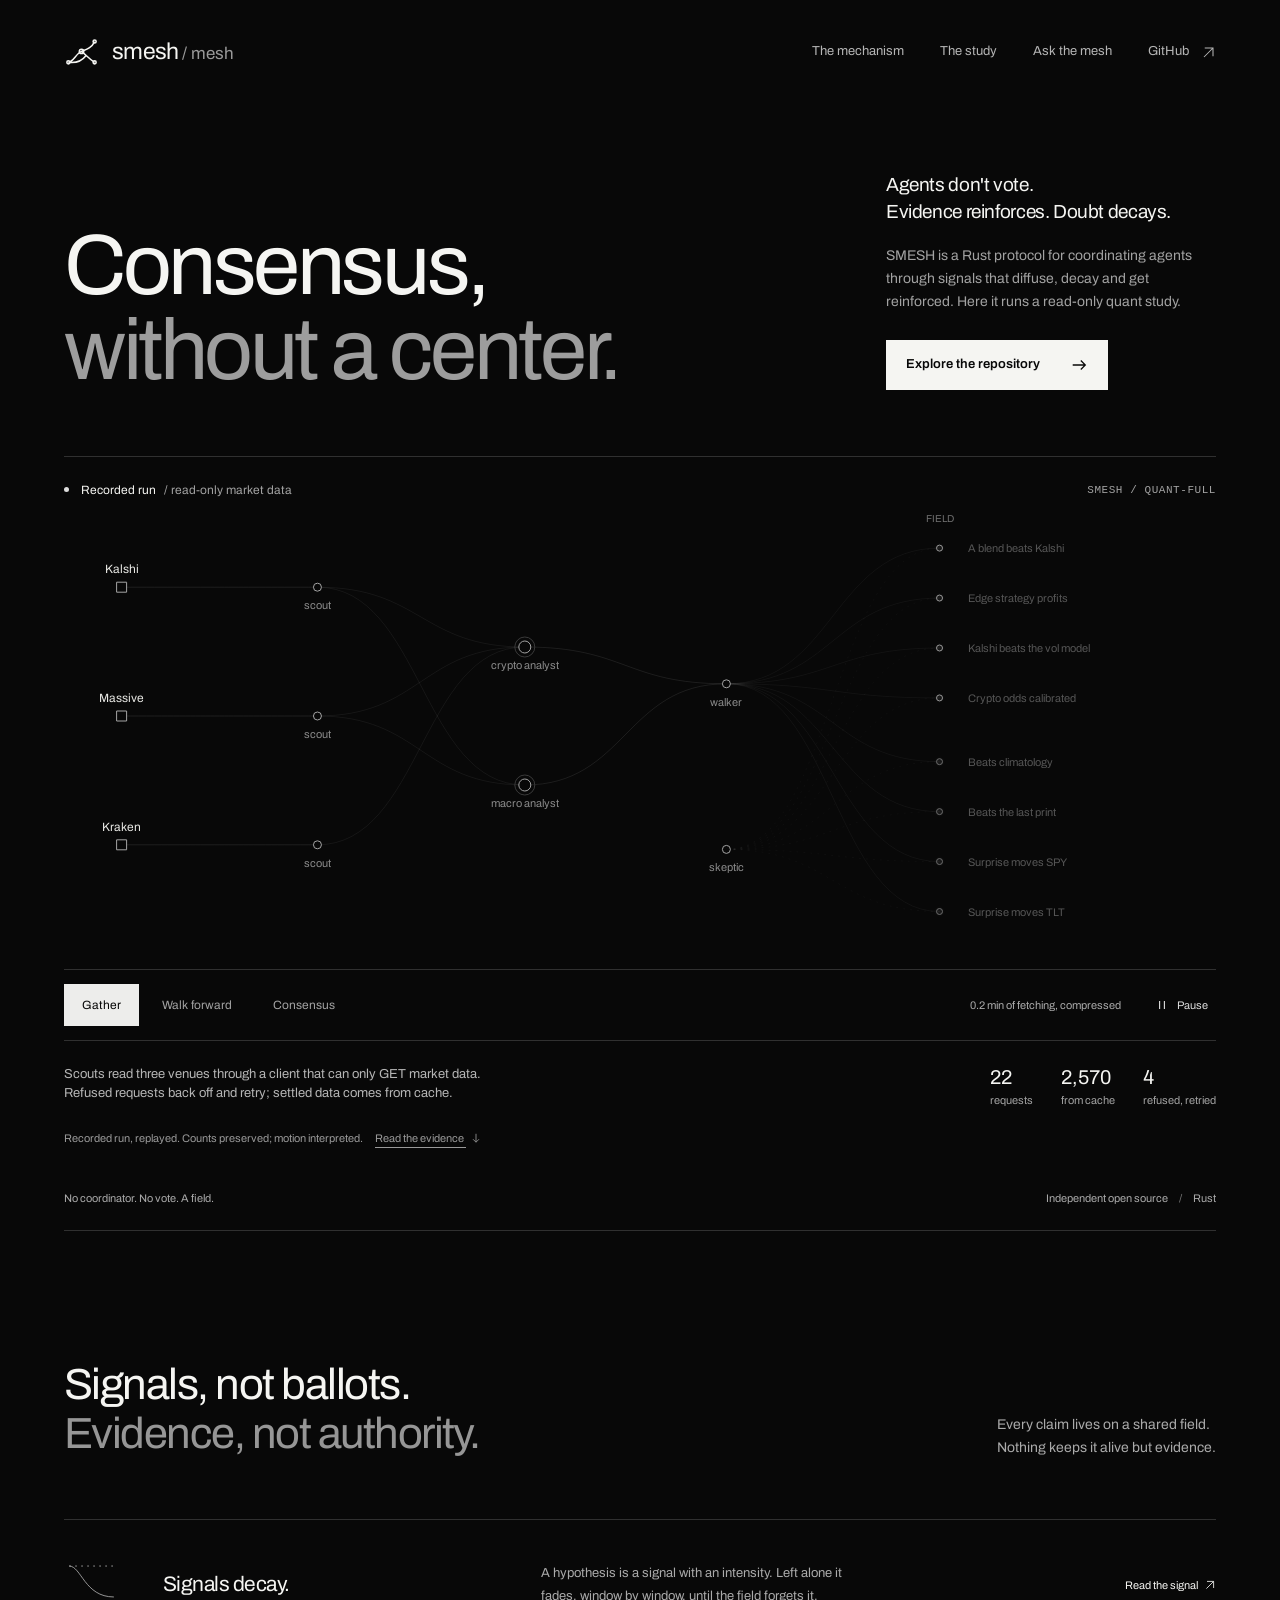
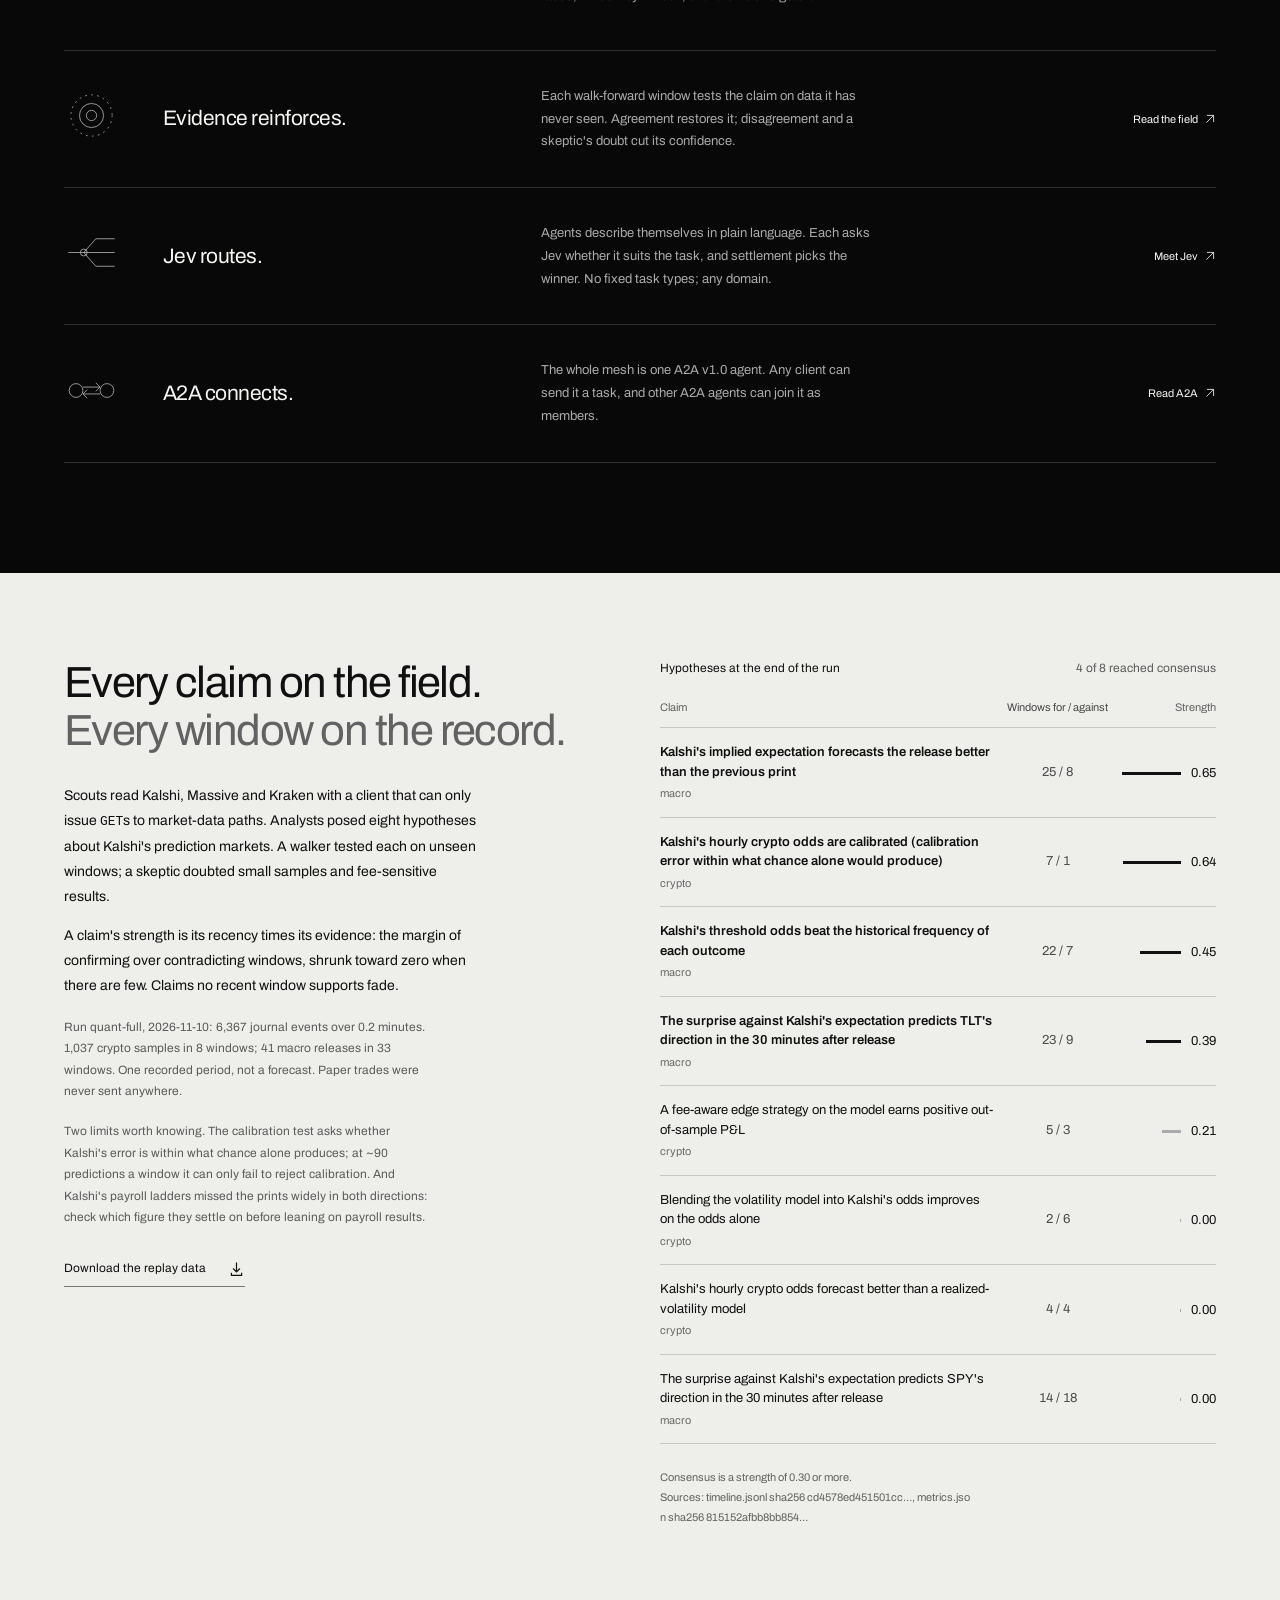
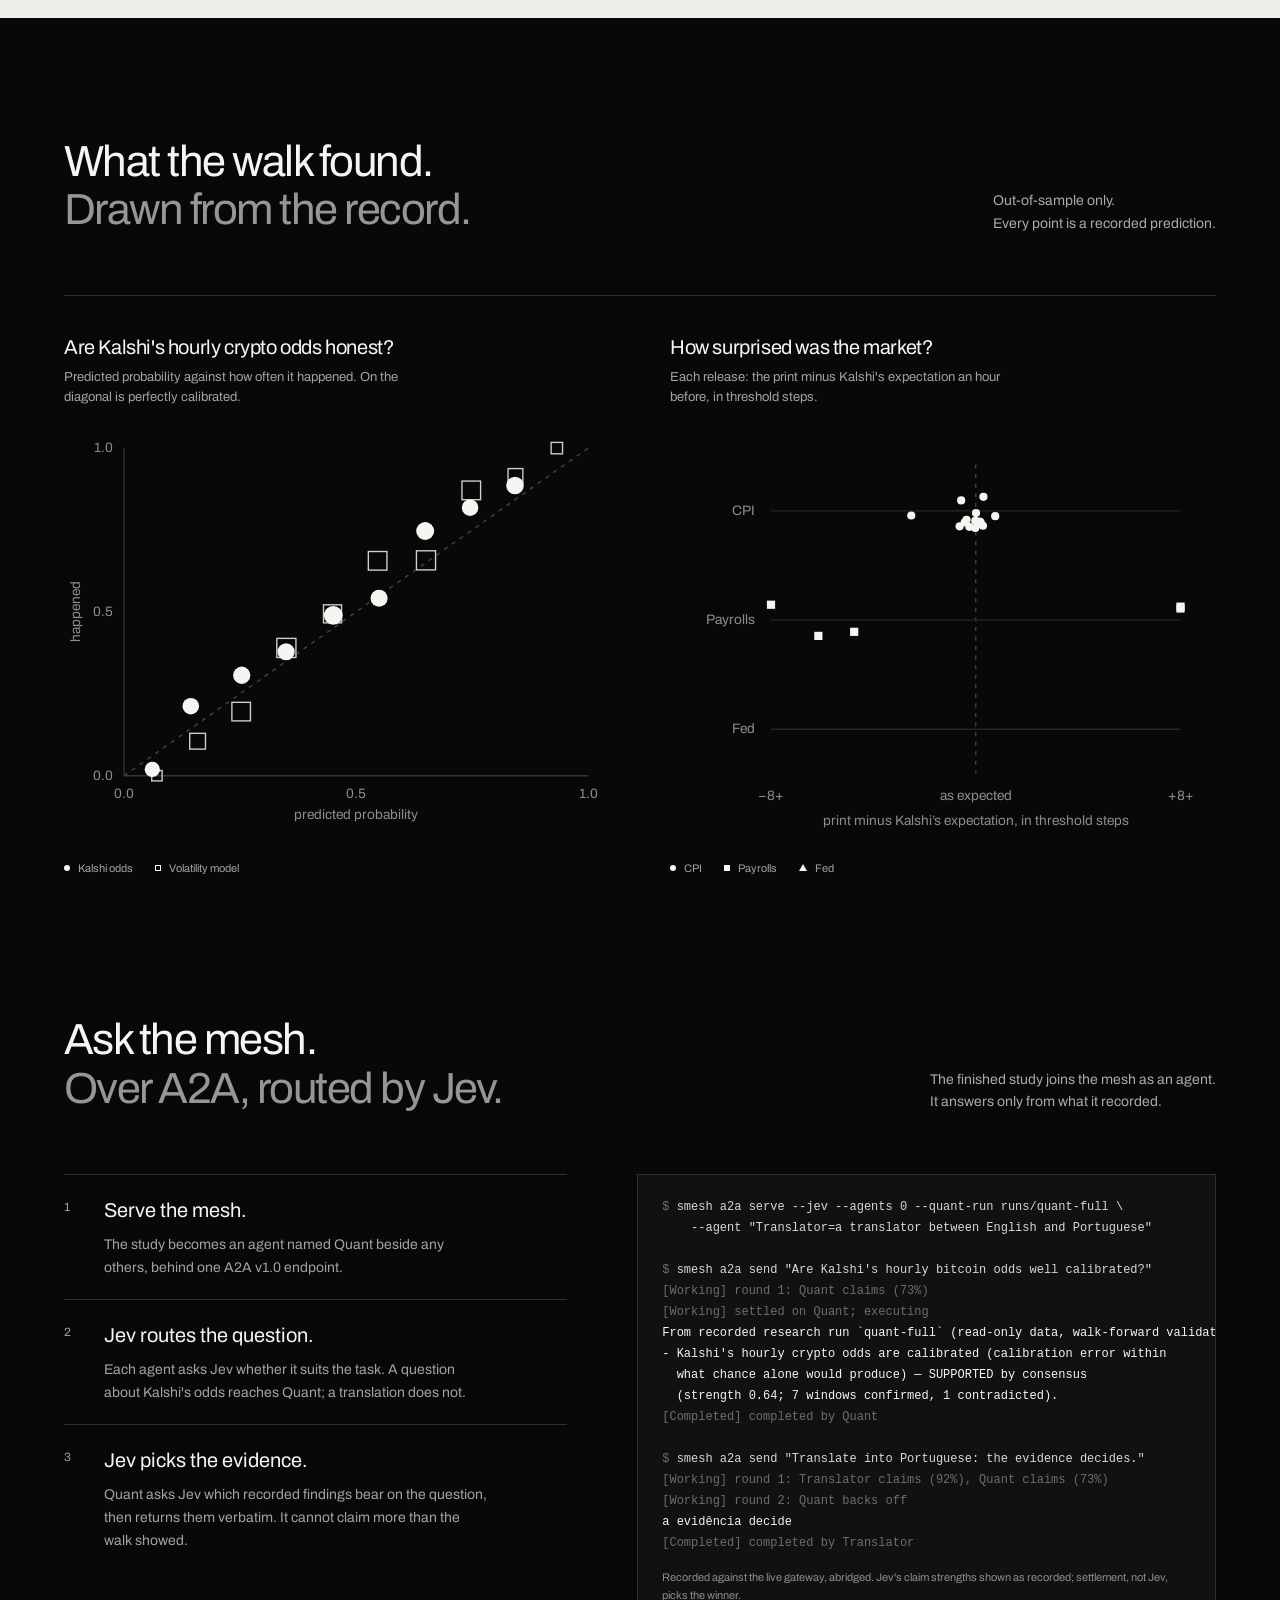
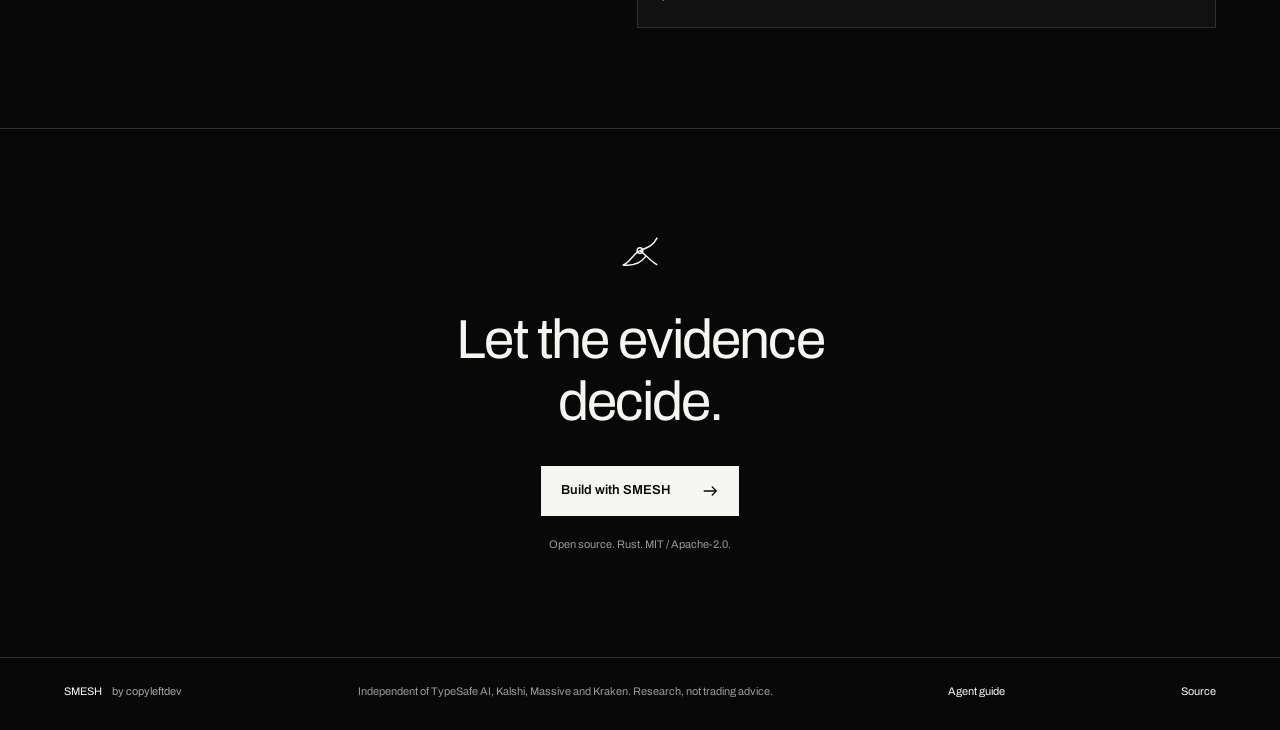
==== site/index.html @ 449d26a8 "feat(site): a replay of the recorded research run, for GitHub Pages site/ is a static page in the st" ====
<!doctype html>
<html lang="en">
<head>
<meta charset="utf-8"><meta name="viewport" content="width=device-width, initial-scale=1">
<meta name="robots" content="index, follow">
<meta name="author" content="copyleftdev">
<meta name="theme-color" content="#080808">
<link rel="canonical" href="https://copyleftdev.github.io/smesh-rust/">
<title>SMESH: consensus without a center, in Rust</title>
<meta name="description" content="SMESH coordinates agents through signals that diffuse, decay and get reinforced. Watch a recorded, read-only quant research run reach consensus with no coordinator.">
<meta property="og:title" content="SMESH: consensus without a center">
<meta property="og:type" content="website">
<meta property="og:url" content="https://copyleftdev.github.io/smesh-rust/">
<meta property="og:description" content="Agents don't vote. Evidence reinforces, doubt decays, and what survives is the answer. A recorded quant research run, replayed.">
<link rel="alternate" type="text/markdown" href="index.md" title="SMESH in Markdown">
<link rel="describedby" href="llms.txt" type="text/plain">
<link rel="icon" href="assets/mark.svg" type="image/svg+xml">
<link rel="preload" href="assets/archivo-400.woff2" as="font" type="font/woff2" crossorigin>
<link rel="stylesheet" href="style.css">
<script src="data/replay.js" defer></script><script src="app.js" defer></script>
<script type="application/ld+json">
{"@context":"https://schema.org","@type":"SoftwareSourceCode","name":"SMESH","description":"Plant-inspired signal diffusion protocol for distributed agent coordination, in Rust.","codeRepository":"https://github.com/copyleftdev/smesh-rust","programmingLanguage":{"@type":"ComputerLanguage","name":"Rust"},"license":"https://github.com/copyleftdev/smesh-rust#license","author":{"@type":"Person","name":"copyleftdev","url":"https://github.com/copyleftdev"},"isAccessibleForFree":true}
</script>
</head>
<body>
<a class="skip" href="#main">Skip to content</a>
<header class="masthead wrap">
<a class="brand" href="#" aria-label="SMESH home"><svg viewBox="0 0 32 32" aria-hidden="true"><path d="M4 25C9 24 11 17 16 15s9-3 12-9M4 25c8 1 13-2 16-6M16 15c4 3 7 7 12 10"/><circle cx="16" cy="15" r="2"/><circle cx="4" cy="25" r="1.4"/><circle cx="28" cy="6" r="1.4"/><circle cx="28" cy="25" r="1.4"/></svg><span>smesh<span class="brand-light"> / mesh</span></span></a>
<nav aria-label="Main navigation"><a href="#mechanism">The mechanism</a><a href="#study">The study</a><a href="#ask">Ask the mesh</a><a class="nav-github" href="https://github.com/copyleftdev/smesh-rust">GitHub <svg viewBox="0 0 20 20" aria-hidden="true"><path d="M4 16 16 4M5 4h11v11"/></svg></a></nav>
</header>
<main id="main">
<section class="hero wrap" aria-labelledby="hero-title">
<div class="hero-heading"><h1 id="hero-title">Consensus,<br><span>without a center.</span></h1><div class="hero-copy"><p>Agents don't vote.<br>Evidence reinforces. Doubt decays.</p><p class="intro">SMESH is a Rust protocol for coordinating agents through signals that diffuse, decay and get reinforced. Here it runs a read-only quant study.</p><a class="button" href="https://github.com/copyleftdev/smesh-rust">Explore the repository <svg viewBox="0 0 20 20" aria-hidden="true"><path d="M3 10h14m-5-5 5 5-5 5"/></svg></a></div></div>
<div class="instrument" id="replay">
<div class="instrument-heading"><span class="replay-label"><span class="signal" aria-hidden="true"></span>Recorded run <span class="muted">/ read-only market data</span></span><span class="instrument-id" id="run-id">SMESH / MESH STUDY 001</span></div>
<div class="flow-stage"><canvas id="mesh" aria-hidden="true"></canvas></div>
<p class="sr-only">Market data moves from Kalshi, Massive and Kraken through scout agents to two analysts. A walker tests each hypothesis on unseen windows and a skeptic doubts weak evidence. Each hypothesis is a signal: confirmed windows brighten it, contradictions and doubt dim it, and it decays without evidence. Motion is illustrative; recorded counts appear below.</p>
<div class="replay-controls"><div class="phase-tabs" role="group" aria-label="Run phase"><button data-phase="0" aria-pressed="true">Gather</button><button data-phase="1" aria-pressed="false">Walk forward</button><button data-phase="2" aria-pressed="false">Consensus</button></div><div class="playback"><span id="phase-time">–</span><button id="play-toggle" aria-label="Pause animation"><svg class="pause-icon" viewBox="0 0 20 20" aria-hidden="true"><path d="M7 5v10M13 5v10"/></svg><span>Pause</span></button></div></div>
<div class="phase-detail" aria-live="polite"><p id="phase-story">–</p><div class="phase-counts"><span><strong id="count-a">–</strong><em id="label-a">–</em></span><span><strong id="count-b">–</strong><em id="label-b">–</em></span><span><strong id="count-c">–</strong><em id="label-c">–</em></span></div></div>
<p class="replay-note">Recorded run, replayed. Counts preserved; motion interpreted. <a href="#study">Read the evidence <svg class="inline-arrow" viewBox="0 0 20 20" aria-hidden="true"><path d="M10 3v14m-5-5 5 5 5-5"/></svg></a></p>
<noscript><p class="no-script">The replay needs JavaScript. The mechanism and the recorded study remain available below.</p></noscript>
</div>
<div class="hero-foot"><span>No coordinator. No vote. A field.</span><span>Independent open source <span class="separator">/</span> Rust</span></div>
</section>

<section id="mechanism" class="mechanism wrap" aria-labelledby="mechanism-title"><div class="section-lead"><h2 id="mechanism-title">Signals, not ballots.<br><span>Evidence, not authority.</span></h2><p>Every claim lives on a shared field.<br>Nothing keeps it alive but evidence.</p></div><div class="mechanism-rows">
<article><div class="mechanism-glyph" aria-hidden="true"><svg viewBox="0 0 64 64"><path d="M6 14c14 0 18 36 52 36"/><path d="M6 14h52" stroke-dasharray="2 5"/></svg></div><h3>Signals decay.</h3><p>A hypothesis is a signal with an intensity. Left alone it fades, window by window, until the field forgets it.</p><a href="https://github.com/copyleftdev/smesh-rust/blob/main/smesh-core/src/signal.rs">Read the signal <svg class="inline-arrow" viewBox="0 0 20 20" aria-hidden="true"><path d="M4 16 16 4M5 4h11v11"/></svg></a></article>
<article><div class="mechanism-glyph" aria-hidden="true"><svg viewBox="0 0 64 64"><circle cx="32" cy="32" r="6"/><circle cx="32" cy="32" r="14"/><circle cx="32" cy="32" r="24" stroke-dasharray="2 5"/></svg></div><h3>Evidence reinforces.</h3><p>Each walk-forward window tests the claim on data it has never seen. Agreement restores it; disagreement and a skeptic's doubt cut its confidence.</p><a href="https://github.com/copyleftdev/smesh-rust/blob/main/smesh-quant/src/board.rs">Read the field <svg class="inline-arrow" viewBox="0 0 20 20" aria-hidden="true"><path d="M4 16 16 4M5 4h11v11"/></svg></a></article>
<article><div class="mechanism-glyph" aria-hidden="true"><svg viewBox="0 0 64 64"><path d="M5 32h18m0 0 14-16h22M23 32h36M23 32l14 16h22"/><circle cx="23" cy="32" r="4"/></svg></div><h3>Jev routes.</h3><p>Agents describe themselves in plain language. Each asks Jev whether it suits the task, and settlement picks the winner. No fixed task types; any domain.</p><a href="https://docs.typesafe.ai/introduction">Meet Jev <svg class="inline-arrow" viewBox="0 0 20 20" aria-hidden="true"><path d="M4 16 16 4M5 4h11v11"/></svg></a></article>
<article><div class="mechanism-glyph" aria-hidden="true"><svg viewBox="0 0 64 64"><circle cx="14" cy="32" r="8"/><circle cx="50" cy="32" r="8"/><path d="M22 28h20m-5-5 5 5-5 5M42 36H22m5 5-5-5 5-5"/></svg></div><h3>A2A connects.</h3><p>The whole mesh is one A2A v1.0 agent. Any client can send it a task, and other A2A agents can join it as members.</p><a href="https://a2a-protocol.org/latest/specification/">Read A2A <svg class="inline-arrow" viewBox="0 0 20 20" aria-hidden="true"><path d="M4 16 16 4M5 4h11v11"/></svg></a></article>
</div></section>

<section id="study" class="evidence" aria-labelledby="study-title"><div class="wrap evidence-inner"><div><h2 id="study-title">Every claim on the field.<br><span>Every window on the record.</span></h2><p>Scouts read Kalshi, Massive and Kraken with a client that can only issue <code>GET</code>s to market-data paths. Analysts posed eight hypotheses about Kalshi's prediction markets. A walker tested each on unseen windows; a skeptic doubted small samples and fee-sensitive results.</p><p>A claim's strength is its recency times its evidence: the margin of confirming over contradicting windows, shrunk toward zero when there are few. Claims no recent window supports fade.</p><p class="evidence-limit" id="study-scope">–</p><p class="evidence-limit">Two limits worth knowing. The calibration test asks whether Kalshi's error is within what chance alone produces; at ~90 predictions a window it can only fail to reject calibration. And Kalshi's payroll ladders missed the prints widely in both directions: check which figure they settle on before leaning on payroll results.</p><a class="text-link" href="data/replay.json" download>Download the replay data <svg viewBox="0 0 20 20" aria-hidden="true"><path d="M10 3v11m-4-4 4 4 4-4M4 15v3h12v-3"/></svg></a></div><div class="evidence-table"><div class="table-title"><span>Hypotheses at the end of the run</span><span id="consensus-count">–</span></div><table><caption class="sr-only">Final strength of each hypothesis</caption><thead><tr><th scope="col">Claim</th><th scope="col">Windows for / against</th><th scope="col">Strength</th></tr></thead><tbody id="findings"></tbody></table><p>Consensus is a strength of 0.30 or more.<br><span id="hashes">–</span></p></div></div></section>

<section class="charts wrap" aria-labelledby="charts-title"><div class="section-lead"><h2 id="charts-title">What the walk found.<br><span>Drawn from the record.</span></h2><p>Out-of-sample only.<br>Every point is a recorded prediction.</p></div>
<div class="chart-grid">
<figure><figcaption><strong>Are Kalshi's hourly crypto odds honest?</strong><span>Predicted probability against how often it happened. On the diagonal is perfectly calibrated.</span></figcaption><svg id="chart-calibration" viewBox="0 0 400 300" role="img" aria-label="Calibration of Kalshi odds and the volatility model"></svg><div class="legend"><span><i class="shape circle"></i>Kalshi odds</span><span><i class="shape square hollow"></i>Volatility model</span></div></figure>
<figure><figcaption><strong>How surprised was the market?</strong><span>Each release: the print minus Kalshi's expectation an hour before, in threshold steps.</span></figcaption><svg id="chart-surprise" viewBox="0 0 400 300" role="img" aria-label="Release surprises against Kalshi's expectation"></svg><div class="legend"><span><i class="shape circle"></i>CPI</span><span><i class="shape square"></i>Payrolls</span><span><i class="shape triangle"></i>Fed</span></div></figure>
</div></section>

<section id="ask" class="ask wrap" aria-labelledby="ask-title"><div class="section-lead"><h2 id="ask-title">Ask the mesh.<br><span>Over A2A, routed by Jev.</span></h2><p>The finished study joins the mesh as an agent.<br>It answers only from what it recorded.</p></div>
<div class="ask-body"><ol class="ask-steps"><li><h3>Serve the mesh.</h3><p>The study becomes an agent named Quant beside any others, behind one A2A v1.0 endpoint.</p></li><li><h3>Jev routes the question.</h3><p>Each agent asks Jev whether it suits the task. A question about Kalshi's odds reaches Quant; a translation does not.</p></li><li><h3>Jev picks the evidence.</h3><p>Quant asks Jev which recorded findings bear on the question, then returns them verbatim. It cannot claim more than the walk showed.</p></li></ol>
<div class="terminal" aria-label="Example session"><pre id="ask-session"><span class="dim">$</span> smesh a2a serve --jev --agents 0 --quant-run runs/quant-full \
    --agent "Translator=a translator between English and Portuguese"

<span class="dim">$</span> smesh a2a send "Are Kalshi's hourly bitcoin odds well calibrated?"
<span class="dim">[Working] round 1: Quant claims (73%)
[Working] settled on Quant; executing</span>
<span class="ok">From recorded research run `quant-full` (read-only data, walk-forward validated):
- Kalshi's hourly crypto odds are calibrated (calibration error within
  what chance alone would produce) — SUPPORTED by consensus
  (strength 0.64; 7 windows confirmed, 1 contradicted).</span>
<span class="dim">[Completed] completed by Quant</span>

<span class="dim">$</span> smesh a2a send "Translate into Portuguese: the evidence decides."
<span class="dim">[Working] round 1: Translator claims (92%), Quant claims (73%)
[Working] round 2: Quant backs off</span>
<span class="ok">a evidência decide</span>
<span class="dim">[Completed] completed by Translator</span></pre><p class="terminal-note">Recorded against the live gateway, abridged. Jev's claim strengths shown as recorded; settlement, not Jev, picks the winner.</p></div></div></section>

<section class="closing wrap"><div class="closing-mark" aria-hidden="true"><svg viewBox="0 0 32 32"><path d="M4 25C9 24 11 17 16 15s9-3 12-9M4 25c8 1 13-2 16-6M16 15c4 3 7 7 12 10"/><circle cx="16" cy="15" r="2"/></svg></div><h2>Let the evidence<br>decide.</h2><a class="button" href="https://github.com/copyleftdev/smesh-rust">Build with SMESH <svg viewBox="0 0 20 20" aria-hidden="true"><path d="M3 10h14m-5-5 5 5-5 5"/></svg></a><p>Open source. Rust. MIT / Apache-2.0.</p></section>
</main><footer class="wrap"><span>SMESH <span class="muted">by copyleftdev</span></span><p>Independent of TypeSafe AI, Kalshi, Massive and Kraken. Research, not trading advice.</p><a href="llms.txt">Agent guide</a><a href="https://github.com/copyleftdev/smesh-rust">Source</a></footer>
</body></html>
---- site/style.css ----
@font-face{font-family:Archivo;src:url('assets/archivo-400.woff2') format('woff2');font-weight:400;font-display:swap}
@font-face{font-family:Archivo;src:url('assets/archivo-600.woff2') format('woff2');font-weight:600;font-display:swap}
:root{--bg:#080808;--ink:#f5f5f2;--muted:#a2a2a2;--line:#303030;--surface:#111;--font:Archivo,Helvetica,sans-serif;--mono:ui-monospace,SFMono-Regular,Menlo,monospace;--space:clamp(22px,5vw,80px)}
*{box-sizing:border-box}
html{scroll-behavior:smooth;scroll-padding-top:30px;scrollbar-color:#666 var(--bg)}
body{margin:0;background:var(--bg);color:var(--ink);font-family:var(--font);font-size:16px;line-height:1.5;-webkit-font-smoothing:antialiased}
::selection{background:#eee;color:#080808}
a{color:inherit;text-decoration:none;text-underline-offset:5px}
button{font:inherit;cursor:pointer}
a:focus-visible,button:focus-visible{outline:2px solid var(--ink);outline-offset:6px}
svg{fill:none;stroke:currentColor;stroke-width:1.4;width:20px;height:20px}
code{font-family:var(--mono);font-size:.92em}
h1,h2,h3,p,figure{margin:0}
.wrap{max-width:1440px;margin-inline:auto;padding-inline:var(--space)}
.muted{color:var(--muted)}
.sr-only{position:absolute;width:1px;height:1px;padding:0;margin:-1px;overflow:hidden;clip:rect(0,0,0,0);white-space:nowrap;border:0}
.skip{position:fixed;top:10px;left:10px;background:var(--ink);color:var(--bg);padding:12px 20px;z-index:10;transform:translateY(-150%)}
.skip:focus{transform:translateY(0)}

/* Masthead */
.masthead{height:104px;display:flex;align-items:center;justify-content:space-between;gap:24px}
.brand{display:flex;align-items:center;gap:13px;font-size:23px;letter-spacing:-.03em}
.brand svg{width:35px;height:35px}
.brand-light{color:#999;font-size:17px;letter-spacing:-.01em}
.masthead nav{display:flex;align-items:center;gap:36px;font-size:13px}
.masthead nav a{color:#b5b5b5}
.masthead nav a:hover{color:var(--ink)}
.nav-github{display:flex;gap:12px;align-items:center}
.nav-github svg{width:15px;height:15px}

/* Hero */
.hero-heading{display:flex;justify-content:space-between;align-items:flex-end;gap:48px;padding-top:68px;padding-bottom:62px}
h1{font-size:clamp(58px,6.7vw,96px);line-height:.99;font-weight:400;letter-spacing:-.04em;text-wrap:balance}
h1 span{color:#9d9d9d}
.hero-copy{width:330px;padding-bottom:4px}
.hero-copy>p:first-child{font-size:19px;line-height:1.4;letter-spacing:-.02em}
.intro{color:var(--muted);font-size:14px;line-height:1.65;margin-top:19px}
.button{display:inline-flex;align-items:center;justify-content:space-between;gap:30px;background:var(--ink);color:var(--bg);font-size:13px;font-weight:600;padding:15px 20px;min-height:48px;transition:background .2s}
.button:hover{background:#cecece}
.hero-copy .button{margin-top:27px}
.button svg{width:18px;height:18px}

/* Instrument */
.instrument{border-top:1px solid var(--line)}
.instrument-heading{display:flex;justify-content:space-between;align-items:center;gap:16px;padding-top:24px;font-size:12px}
.replay-label{display:flex;align-items:center;gap:8px}
.signal{width:5px;height:5px;border-radius:50%;background:#ddd;margin-right:4px;animation:pulse 2.4s ease-in-out infinite}
@keyframes pulse{50%{opacity:.25}}
.instrument-id{font:11px/1.5 var(--mono);letter-spacing:.05em;color:var(--muted)}
.flow-stage{position:relative;height:460px;margin-top:10px}
canvas{display:block;width:100%;height:100%}
.replay-controls{display:flex;justify-content:space-between;align-items:center;gap:20px;border-top:1px solid var(--line);border-bottom:1px solid var(--line);padding:13px 0}
.phase-tabs{display:flex;gap:5px}
.phase-tabs button{border:0;background:none;color:#a2a2a2;font-size:12px;padding:11px 18px;min-height:42px;transition:background .2s,color .2s}
.phase-tabs button[aria-pressed=true]{background:#ededeb;color:var(--bg)}
.phase-tabs button:hover:not([aria-pressed=true]){background:#222;color:#fff}
.playback{display:flex;align-items:center;gap:25px;font-size:11px;color:#aaa;font-variant-numeric:tabular-nums}
.playback button{display:flex;align-items:center;gap:7px;background:none;border:0;color:#ddd;min-height:44px;padding:8px}
.playback svg{width:16px;height:16px}
.phase-detail{display:flex;justify-content:space-between;gap:35px;padding-top:24px;align-items:start}
.phase-detail>p{max-width:460px;font-size:13px;color:#b5b5b5;min-height:42px}
.phase-counts{display:flex;gap:28px;font-size:11px;color:var(--muted);white-space:nowrap}
.phase-counts span{display:flex;flex-direction:column;gap:3px}
.phase-counts em{font-style:normal}
.phase-counts strong{font:400 20px/1.2 var(--font);font-variant-numeric:tabular-nums;color:var(--ink)}
.replay-note{font-size:11px;color:#999;margin-top:22px}
.replay-note a{margin-left:10px;text-decoration:underline}
.hero-foot{display:flex;justify-content:space-between;margin-top:43px;padding-bottom:24px;border-bottom:1px solid var(--line);font-size:11px;color:#aaa}
.separator{margin:0 9px;color:#777}
.no-script{padding:20px;font-size:13px}

/* Mechanism */
.mechanism{padding-top:130px;padding-bottom:110px}
.section-lead{display:flex;align-items:end;justify-content:space-between;gap:35px;margin-bottom:60px}
h2{font-size:clamp(32px,3.4vw,49px);line-height:1.12;letter-spacing:-.035em;font-weight:400;text-wrap:balance}
h2 span{color:#969696}
.section-lead>p{color:#aaa;font-size:14px;line-height:1.6}
.mechanism-rows{border-top:1px solid var(--line)}
.mechanism-rows article{display:grid;grid-template-columns:75px 1fr 1.4fr 155px;gap:24px;align-items:center;border-bottom:1px solid var(--line);padding:34px 0}
.mechanism-glyph svg{width:55px;height:55px;stroke:#aaa;stroke-width:1}
.mechanism-rows h3{font-size:21px;font-weight:400;letter-spacing:-.025em}
.mechanism-rows p{font-size:13px;color:#aaa;max-width:48ch;line-height:1.75}
.mechanism-rows a{font-size:11px;text-align:right}
.mechanism-rows a:hover,.text-link:hover,footer a:hover{text-decoration:underline}
.inline-arrow{width:12px;height:12px;vertical-align:-2px;margin-left:4px}

/* Study (inverted) */
.evidence{background:#eeeeea;color:#101010}
.evidence-inner{padding-top:86px;padding-bottom:90px;display:grid;grid-template-columns:1fr 1.1fr;gap:90px}
.evidence h2 span{color:#626262}
.evidence h2{margin-bottom:27px}
.evidence p{font-size:14px;max-width:52ch;line-height:1.8}
.evidence p+p{margin-top:14px}
.evidence .evidence-limit{color:#5b5b5b;font-size:12px;margin-top:18px}
.text-link{display:inline-flex;gap:22px;align-items:center;margin-top:30px;font-size:12px;border-bottom:1px solid #777;padding-bottom:9px}
.text-link svg{width:17px;height:17px}
.evidence-table{align-self:center}
.table-title{display:flex;justify-content:space-between;gap:15px;font-size:12px;margin-bottom:22px}
.table-title span:last-child{color:#5b5b5b}
table{border-collapse:collapse;width:100%;text-align:left;font-size:13px;font-variant-numeric:tabular-nums}
td,th{padding:15px 0;border-bottom:1px solid #c6c6c3;font-weight:400;vertical-align:middle}
thead th{color:#626262;font-size:11px;padding-top:0;padding-bottom:12px}
td:last-child,th:last-child{text-align:right}
td:nth-child(2),th:nth-child(2){text-align:center;white-space:nowrap;padding-inline:14px;color:#4a4a4a}
td small,th small{display:block;color:#6b6b6b;font-size:11px;margin-top:3px;font-weight:400}
.bar{display:inline-flex;align-items:center;gap:10px;justify-content:flex-end}
.bar i{display:block;height:3px;background:#111;width:calc(var(--v)*90px);min-width:1px}
.bar.weak i{background:#aaa}
.consensus-mark{font-weight:600}
.evidence-table>p{font-size:11px;color:#626262;margin-top:24px;line-height:1.8;word-break:break-all}
.evidence a:focus-visible{outline-color:#111}

/* Charts */
.charts{padding-top:120px;padding-bottom:100px}
.chart-grid{display:grid;grid-template-columns:1fr 1fr;gap:60px;border-top:1px solid var(--line);padding-top:36px}
figcaption{display:flex;flex-direction:column;gap:6px;margin-bottom:22px}
figcaption strong{font-weight:400;font-size:20px;letter-spacing:-.02em}
figcaption span{font-size:13px;color:var(--muted);max-width:52ch}
.chart-grid svg{width:100%;height:auto;stroke-width:1}
.chart-grid text{fill:#8d8d8d;stroke:none;font:10px var(--font)}
.legend{display:flex;gap:22px;font-size:11px;color:var(--muted);margin-top:14px}
.legend span{display:flex;align-items:center;gap:8px}
.shape{display:inline-block;width:6px;height:6px;background:var(--ink)}
.shape.circle{border-radius:50%}
.shape.hollow{background:none;border:1px solid var(--ink)}
.shape.triangle{width:0;height:0;background:none;border-left:4px solid transparent;border-right:4px solid transparent;border-bottom:7px solid var(--ink)}

/* Ask */
.ask{padding-top:40px;padding-bottom:100px}
.ask-body{display:grid;grid-template-columns:1fr 1.15fr;gap:70px;align-items:start}
.ask-steps{margin:0;padding:0;list-style:none;counter-reset:ask}
.ask-steps li{padding:20px 0 20px 40px;border-top:1px solid var(--line);position:relative;counter-increment:ask}
.ask-steps li::before{content:counter(ask);position:absolute;left:0;top:23px;font-size:12px;color:var(--muted)}
.ask-steps h3{font-size:20px;font-weight:400;margin-bottom:8px}
.ask-steps p{font-size:14px;line-height:1.65;color:var(--muted);max-width:48ch}
.terminal{border:1px solid var(--line);background:var(--surface);padding:22px 24px;overflow-x:auto}
.terminal pre{margin:0;font:12px/1.75 var(--mono);color:#d8d8d4;white-space:pre}
.terminal .dim{color:#6d6d6d}
.terminal .ok{color:#f5f5f2}
.terminal-note{font-size:11px;color:#8d8d8d;margin-top:14px;line-height:1.7}

/* Closing */
.closing{padding-top:100px;padding-bottom:105px;text-align:center;border-top:1px solid var(--line)}
.closing-mark svg{width:46px;height:46px;stroke-width:1;margin-bottom:28px}
.closing h2{font-size:clamp(38px,4.3vw,62px)}
.closing .button{margin-top:33px}
.closing>p{font-size:11px;color:#999;margin-top:20px}
footer{border-top:1px solid var(--line);padding-top:25px;padding-bottom:30px;display:flex;justify-content:space-between;gap:24px;font-size:11px}
footer p{color:#999}
footer .muted{margin-left:8px}

@media(min-width:1500px){.flow-stage{height:500px}}
@media(max-width:1000px){.hero-heading{gap:30px}.hero-copy{width:280px}.flow-stage{height:420px}.mechanism-rows article{grid-template-columns:55px 1fr 1.4fr;gap:20px}.mechanism-rows a{grid-column:3;text-align:left}.evidence-inner{gap:45px}.section-lead>p{max-width:260px}.phase-counts{gap:16px}.chart-grid{gap:36px}.ask-body{gap:40px}}
@media(max-width:750px){.chart-grid,.ask-body{grid-template-columns:1fr}.charts{padding-top:76px;padding-bottom:60px}.ask{padding-bottom:65px}}
@media(max-width:650px){.masthead{height:80px}.brand{font-size:21px}.brand-light{font-size:14px}.masthead nav>a:not(.nav-github){display:none}.masthead nav{gap:0}.hero-heading{display:block;padding-top:35px;padding-bottom:40px}h1{font-size:clamp(50px,12vw,76px)}.hero-copy{margin-top:30px;width:auto}.hero-copy>p:first-child{font-size:16px}.intro{font-size:13px}.instrument-id{display:none}.flow-stage{height:380px;margin-inline:-12px}.replay-controls{gap:8px;padding:10px 0}.phase-tabs{gap:0;flex:1}.phase-tabs button{padding:10px 8px;font-size:11px;min-height:44px}.playback>span{display:none}.playback button>span{display:none}.phase-detail{flex-direction:column;gap:16px}.phase-counts{width:100%;justify-content:space-between}.hero-foot{gap:16px;line-height:1.7}.mechanism{padding-top:76px;padding-bottom:65px}.section-lead{display:block;margin-bottom:32px}.section-lead>p{font-size:13px;margin-top:22px;max-width:none}.mechanism-rows article{grid-template-columns:45px 1fr;gap:13px 20px;padding:26px 0}.mechanism-glyph{grid-row:1/3;align-self:start}.mechanism-glyph svg{width:40px;height:40px}.mechanism-rows p,.mechanism-rows a{grid-column:2}.evidence-inner{grid-template-columns:1fr;gap:45px;padding-top:60px;padding-bottom:58px}.evidence h2{font-size:34px}td:nth-child(2),th:nth-child(2){display:none}.closing{padding-top:67px;padding-bottom:68px}.closing h2{font-size:37px}footer{flex-wrap:wrap;gap:14px}footer p{order:3;flex-basis:100%}}
@media(prefers-reduced-motion:reduce){html{scroll-behavior:auto}*,*::before,*::after{transition:none!important;animation:none!important}}
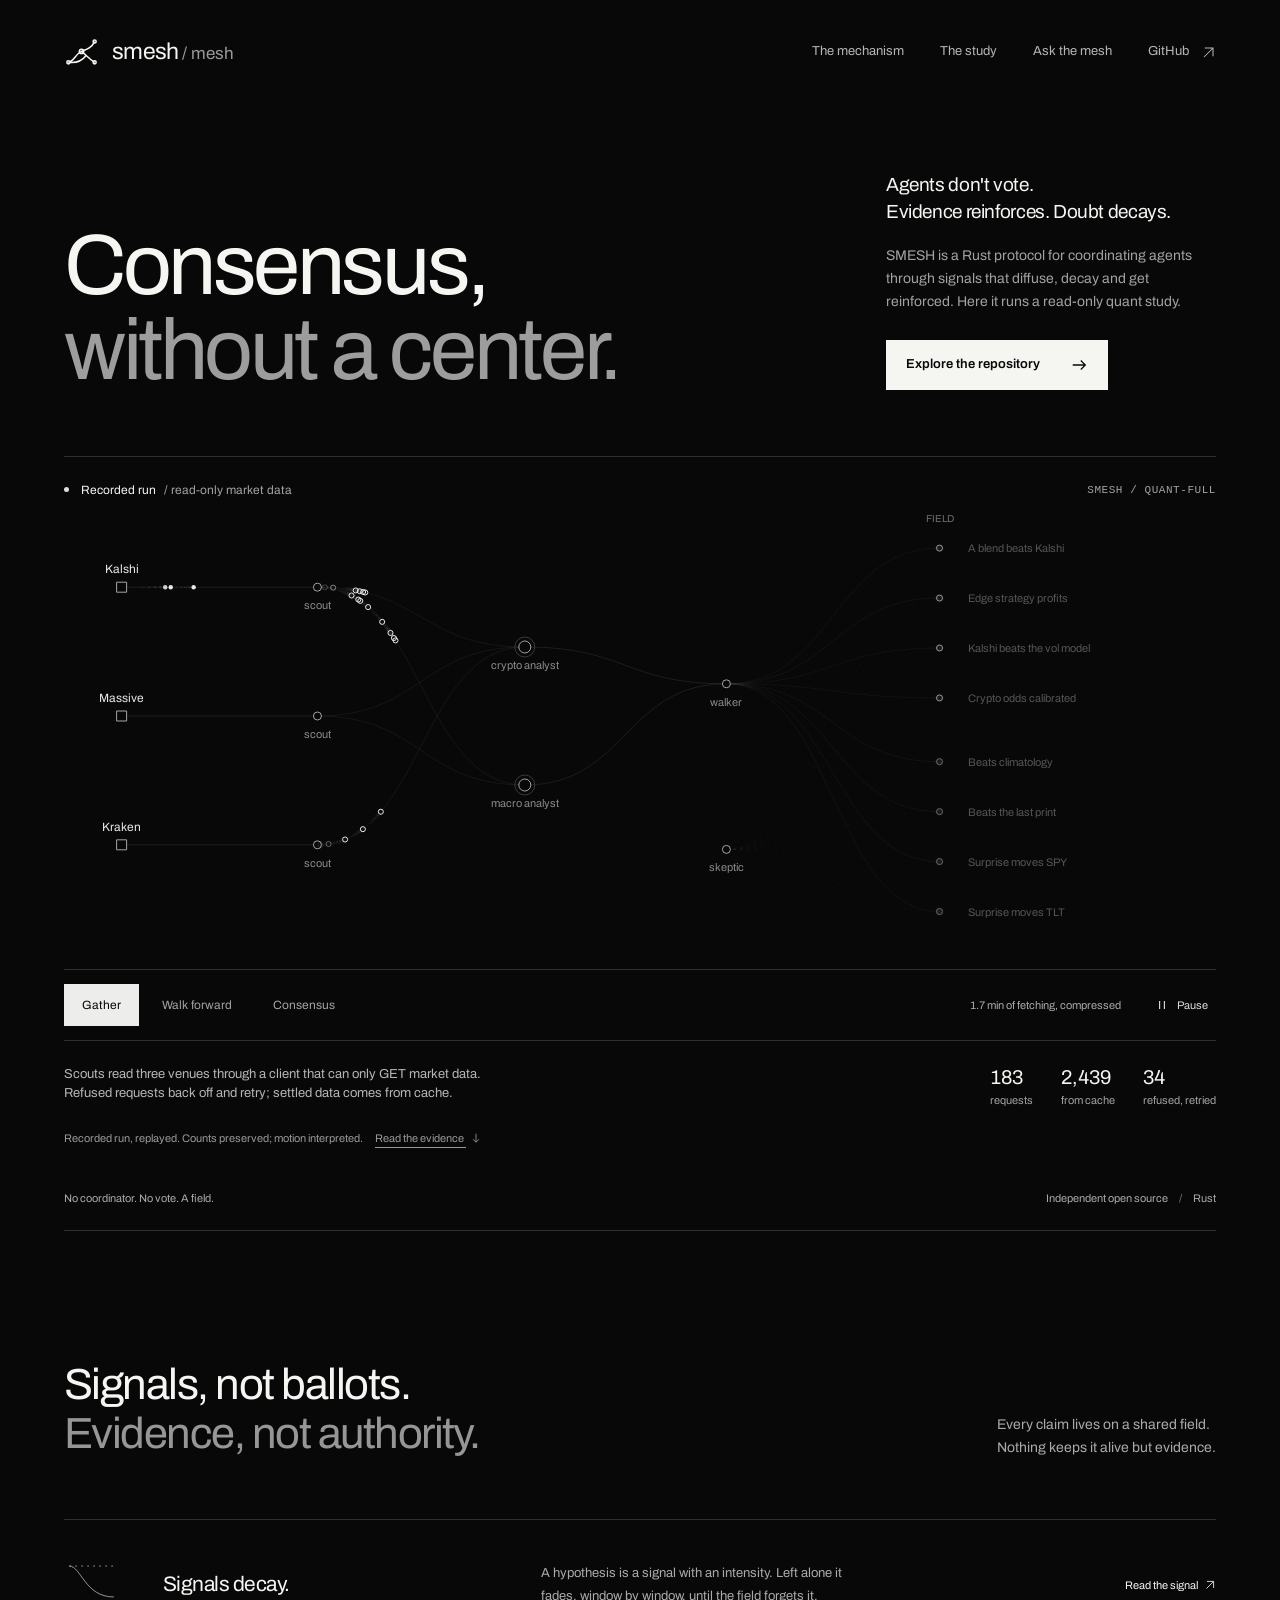
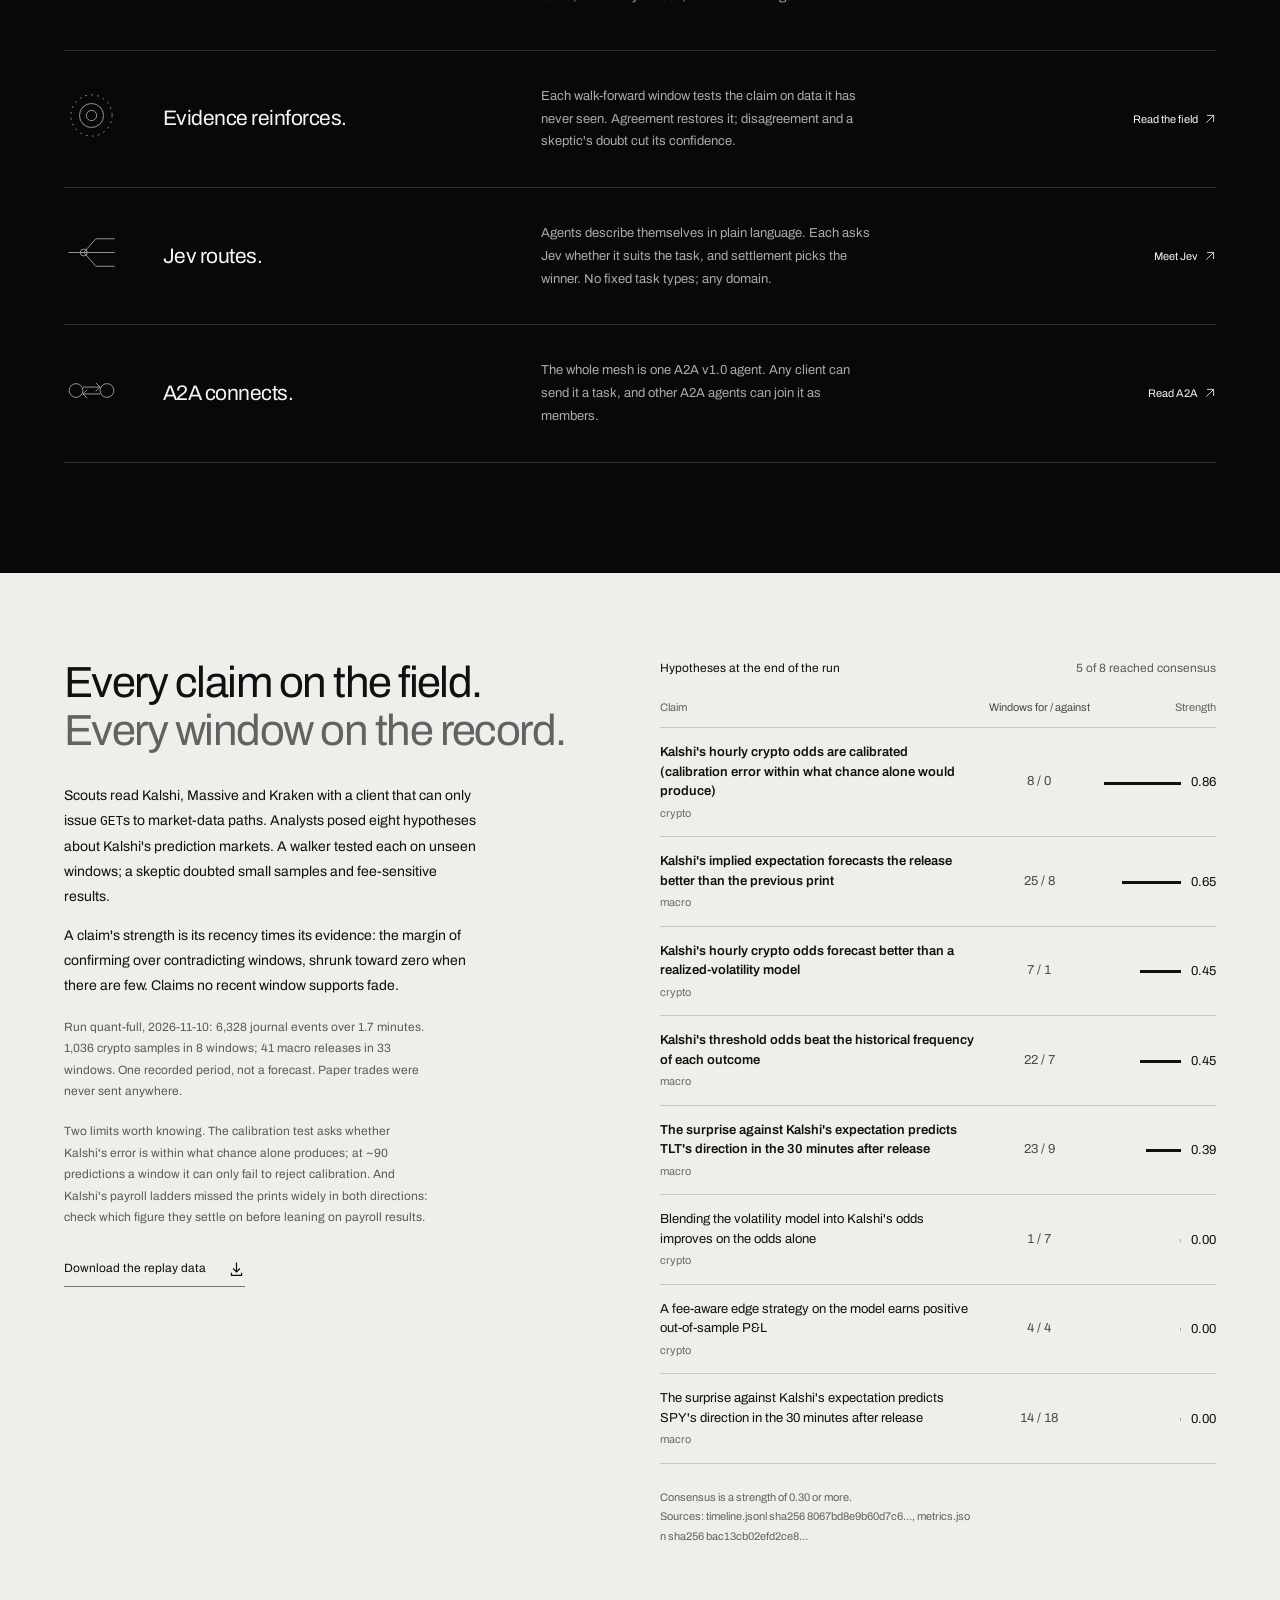
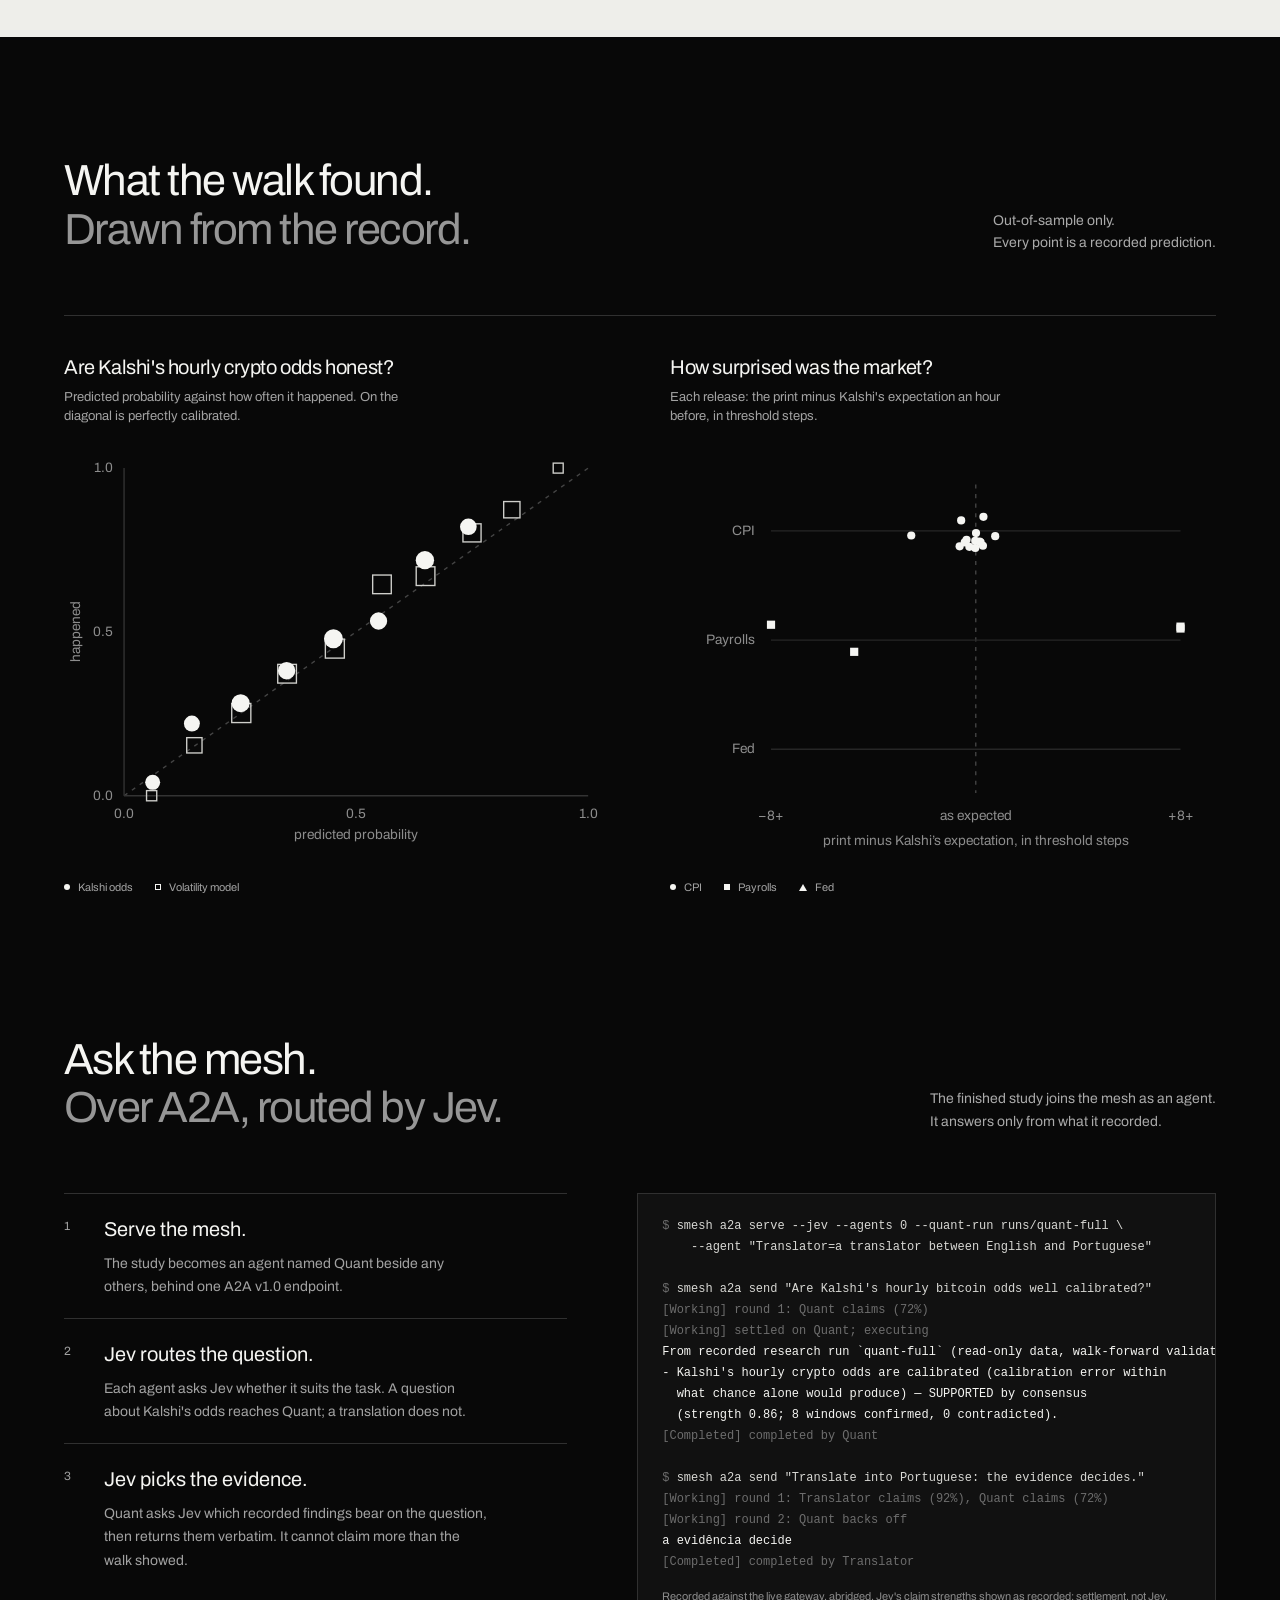
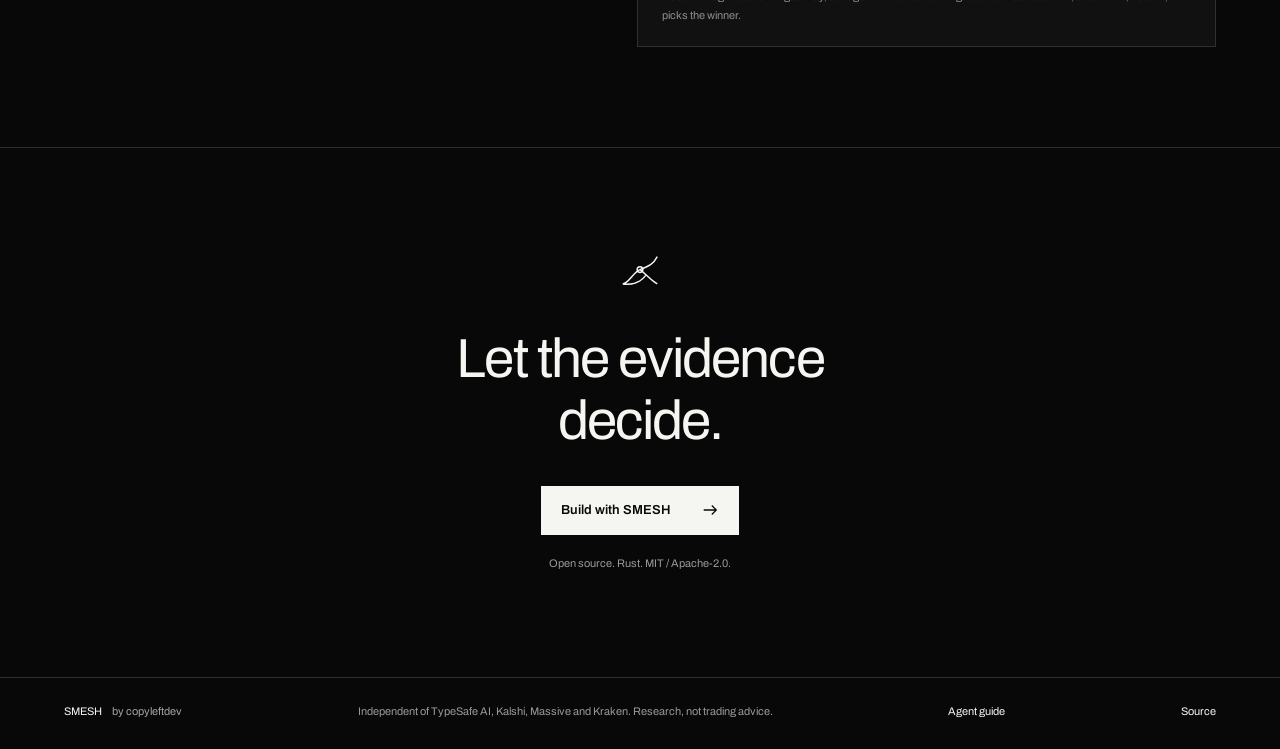
==== commit f3c4afdc: "fix(quant): remove a minute of look-ahead, close a URL-normalization bypass Five findings from revie" ====
--- a/site/index.html
+++ b/site/index.html
@@ -64,16 +64,16 @@
     --agent "Translator=a translator between English and Portuguese"
 
 <span class="dim">$</span> smesh a2a send "Are Kalshi's hourly bitcoin odds well calibrated?"
-<span class="dim">[Working] round 1: Quant claims (73%)
+<span class="dim">[Working] round 1: Quant claims (72%)
 [Working] settled on Quant; executing</span>
 <span class="ok">From recorded research run `quant-full` (read-only data, walk-forward validated):
 - Kalshi's hourly crypto odds are calibrated (calibration error within
   what chance alone would produce) — SUPPORTED by consensus
-  (strength 0.64; 7 windows confirmed, 1 contradicted).</span>
+  (strength 0.86; 8 windows confirmed, 0 contradicted).</span>
 <span class="dim">[Completed] completed by Quant</span>
 
 <span class="dim">$</span> smesh a2a send "Translate into Portuguese: the evidence decides."
-<span class="dim">[Working] round 1: Translator claims (92%), Quant claims (73%)
+<span class="dim">[Working] round 1: Translator claims (92%), Quant claims (72%)
 [Working] round 2: Quant backs off</span>
 <span class="ok">a evidência decide</span>
 <span class="dim">[Completed] completed by Translator</span></pre><p class="terminal-note">Recorded against the live gateway, abridged. Jev's claim strengths shown as recorded; settlement, not Jev, picks the winner.</p></div></div></section>
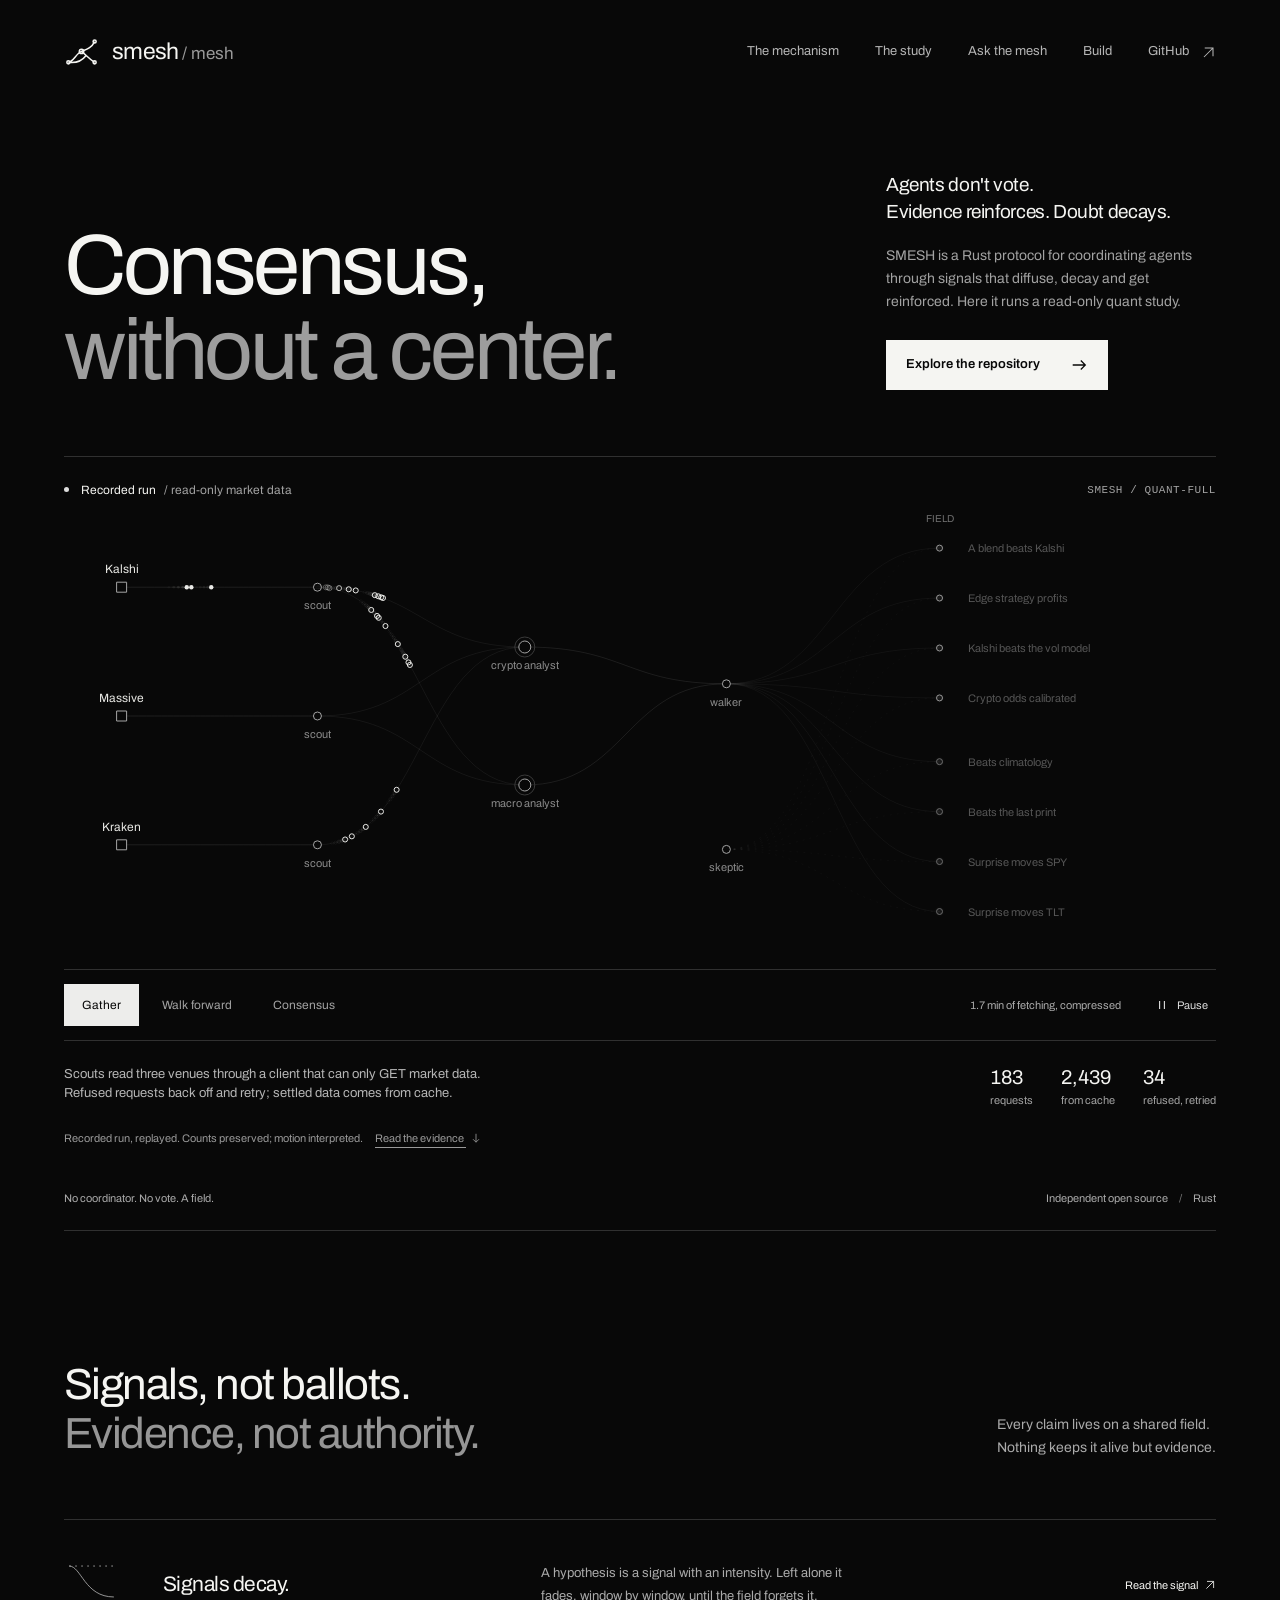
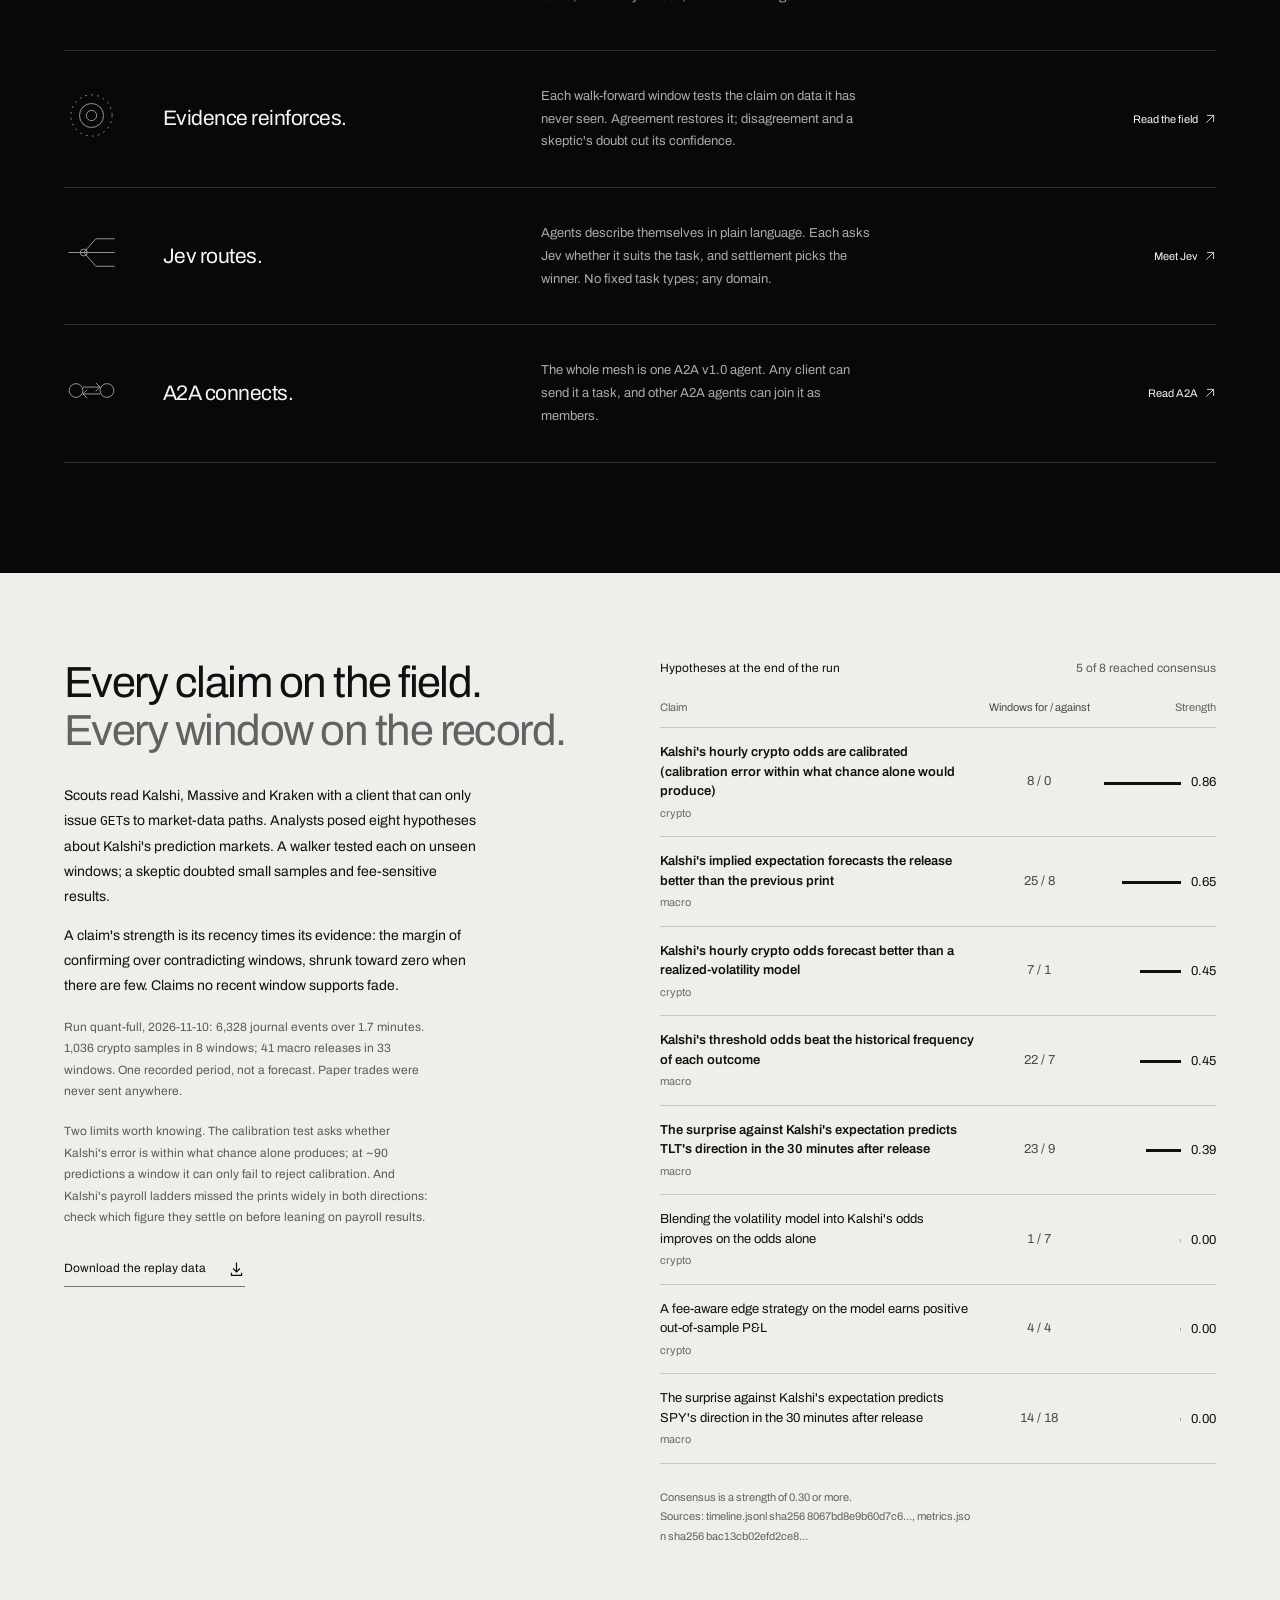
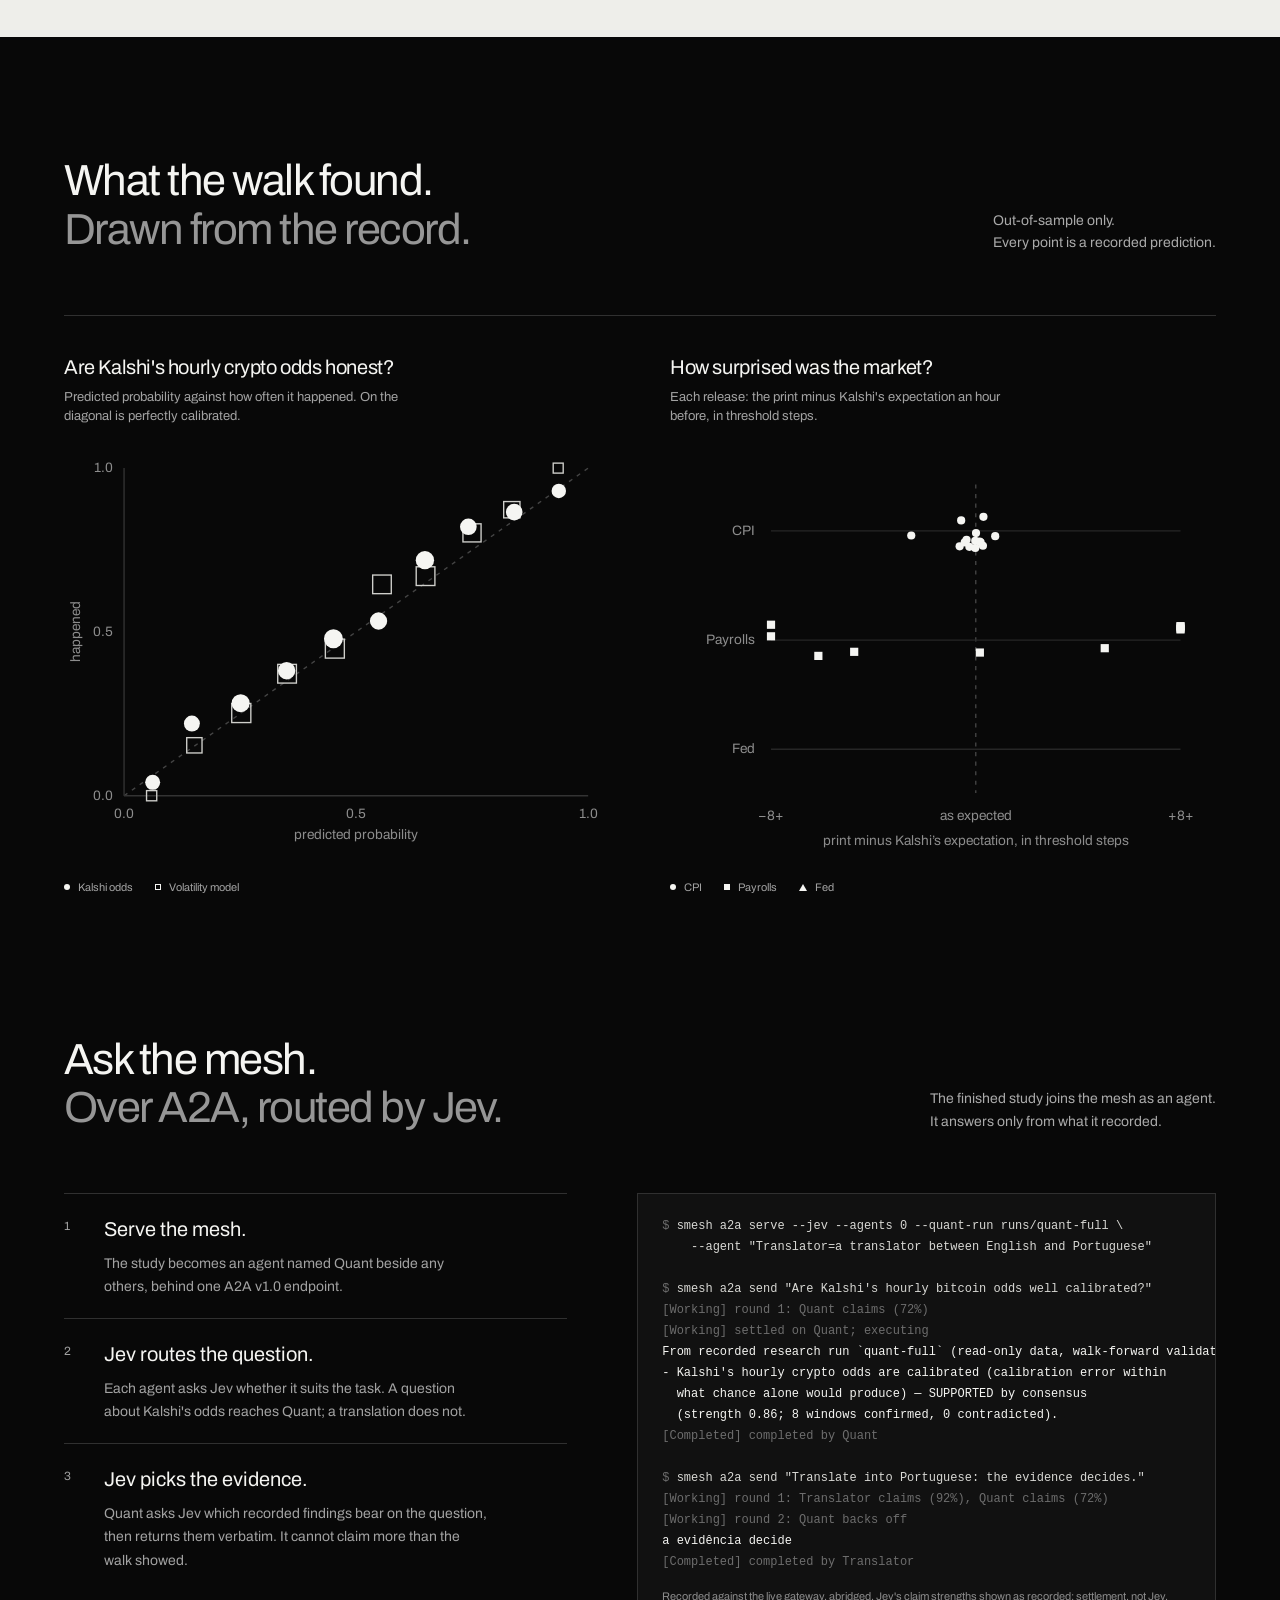
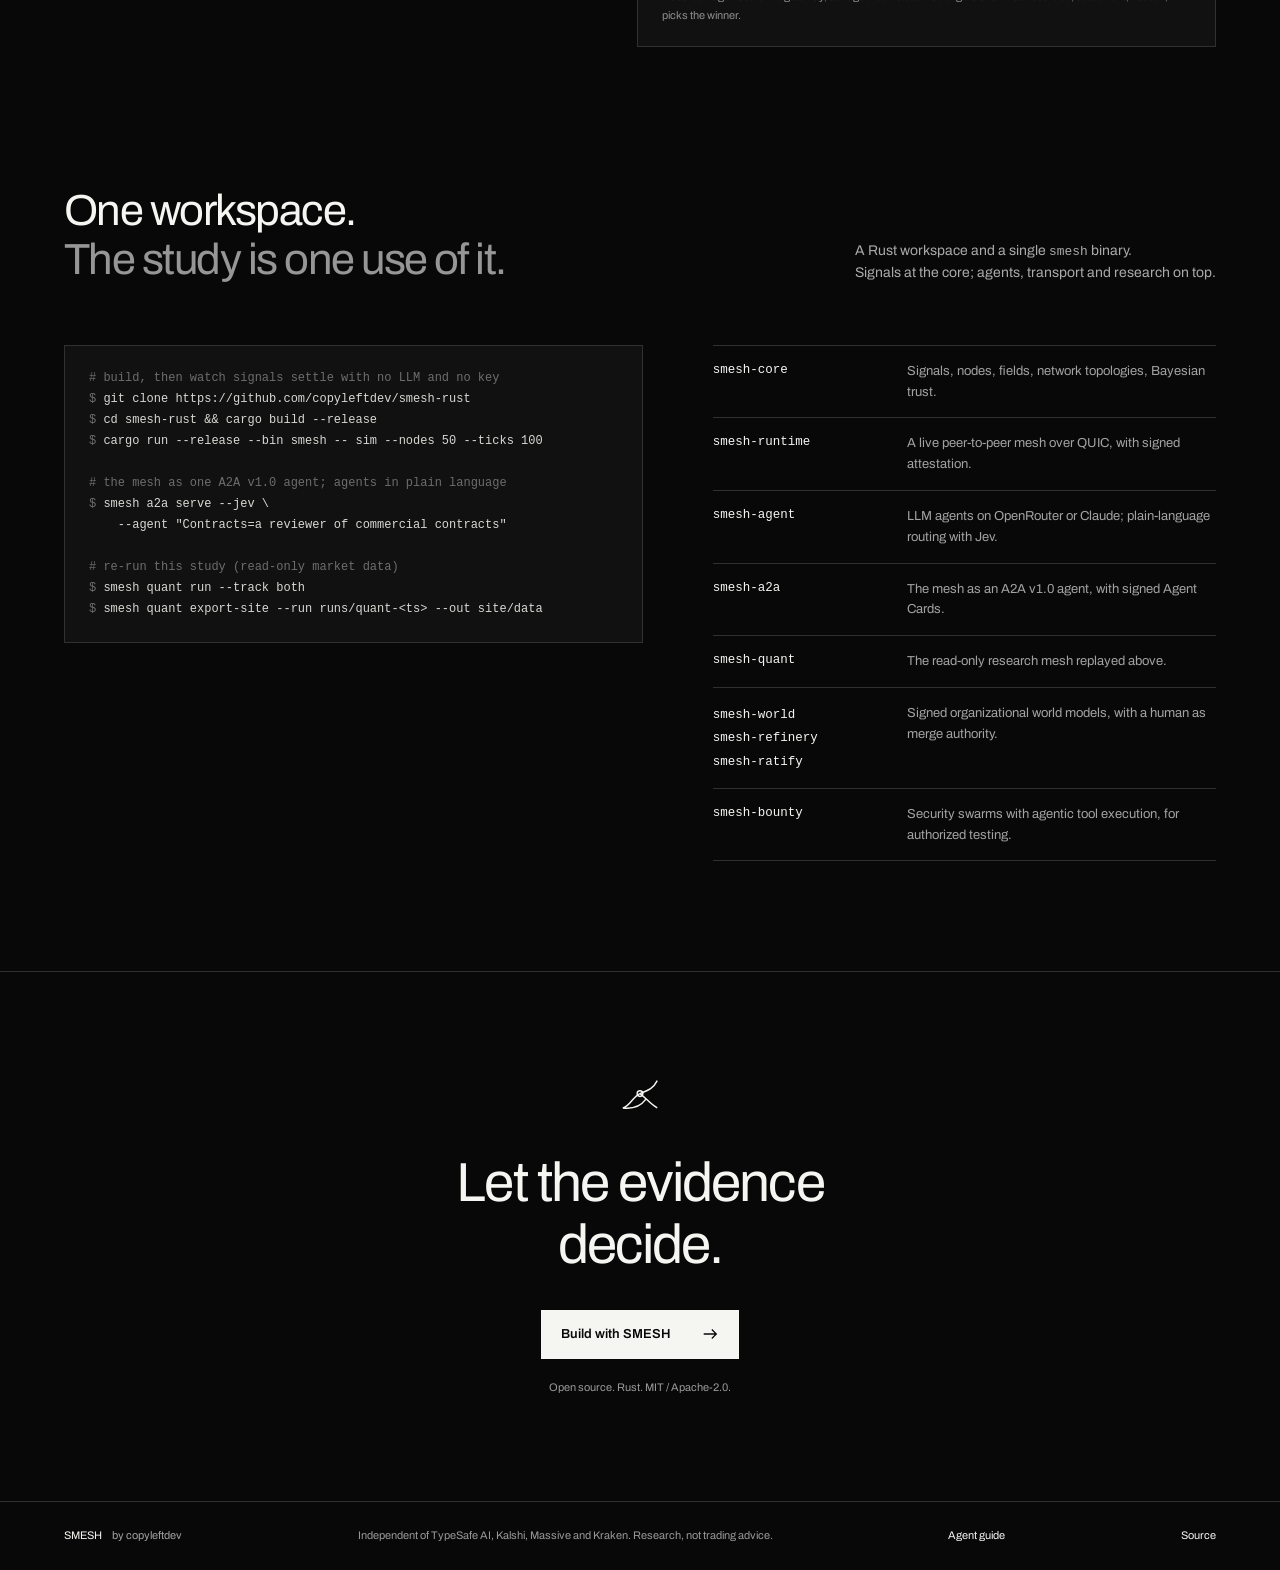
==== commit 3173d052: "docs: a new README, a Build section and social preview for the site The README described four of ten" ====
--- a/site/index.html
+++ b/site/index.html
@@ -11,6 +11,10 @@
 <meta property="og:title" content="SMESH: consensus without a center">
 <meta property="og:type" content="website">
 <meta property="og:url" content="https://copyleftdev.github.io/smesh-rust/">
+<meta property="og:image" content="https://copyleftdev.github.io/smesh-rust/assets/og.png">
+<meta property="og:image:width" content="1200"><meta property="og:image:height" content="630">
+<meta property="og:image:alt" content="SMESH: consensus, without a center. A replay of agents reaching consensus on a shared field.">
+<meta name="twitter:card" content="summary_large_image">
 <meta property="og:description" content="Agents don't vote. Evidence reinforces, doubt decays, and what survives is the answer. A recorded quant research run, replayed.">
 <link rel="alternate" type="text/markdown" href="index.md" title="SMESH in Markdown">
 <link rel="describedby" href="llms.txt" type="text/plain">
@@ -26,7 +30,7 @@
 <a class="skip" href="#main">Skip to content</a>
 <header class="masthead wrap">
 <a class="brand" href="#" aria-label="SMESH home"><svg viewBox="0 0 32 32" aria-hidden="true"><path d="M4 25C9 24 11 17 16 15s9-3 12-9M4 25c8 1 13-2 16-6M16 15c4 3 7 7 12 10"/><circle cx="16" cy="15" r="2"/><circle cx="4" cy="25" r="1.4"/><circle cx="28" cy="6" r="1.4"/><circle cx="28" cy="25" r="1.4"/></svg><span>smesh<span class="brand-light"> / mesh</span></span></a>
-<nav aria-label="Main navigation"><a href="#mechanism">The mechanism</a><a href="#study">The study</a><a href="#ask">Ask the mesh</a><a class="nav-github" href="https://github.com/copyleftdev/smesh-rust">GitHub <svg viewBox="0 0 20 20" aria-hidden="true"><path d="M4 16 16 4M5 4h11v11"/></svg></a></nav>
+<nav aria-label="Main navigation"><a href="#mechanism">The mechanism</a><a href="#study">The study</a><a href="#ask">Ask the mesh</a><a href="#build">Build</a><a class="nav-github" href="https://github.com/copyleftdev/smesh-rust">GitHub <svg viewBox="0 0 20 20" aria-hidden="true"><path d="M4 16 16 4M5 4h11v11"/></svg></a></nav>
 </header>
 <main id="main">
 <section class="hero wrap" aria-labelledby="hero-title">
@@ -78,6 +82,29 @@
 <span class="ok">a evidência decide</span>
 <span class="dim">[Completed] completed by Translator</span></pre><p class="terminal-note">Recorded against the live gateway, abridged. Jev's claim strengths shown as recorded; settlement, not Jev, picks the winner.</p></div></div></section>
 
+<section id="build" class="build wrap" aria-labelledby="build-title"><div class="section-lead"><h2 id="build-title">One workspace.<br><span>The study is one use of it.</span></h2><p>A Rust workspace and a single <code>smesh</code> binary.<br>Signals at the core; agents, transport and research on top.</p></div>
+<div class="build-body"><div class="terminal" aria-label="Quick start"><pre><span class="dim"># build, then watch signals settle with no LLM and no key</span>
+<span class="dim">$</span> git clone https://github.com/copyleftdev/smesh-rust
+<span class="dim">$</span> cd smesh-rust &amp;&amp; cargo build --release
+<span class="dim">$</span> cargo run --release --bin smesh -- sim --nodes 50 --ticks 100
+
+<span class="dim"># the mesh as one A2A v1.0 agent; agents in plain language</span>
+<span class="dim">$</span> smesh a2a serve --jev \
+    --agent "Contracts=a reviewer of commercial contracts"
+
+<span class="dim"># re-run this study (read-only market data)</span>
+<span class="dim">$</span> smesh quant run --track both
+<span class="dim">$</span> smesh quant export-site --run runs/quant-&lt;ts&gt; --out site/data</pre></div>
+<ul class="crate-list">
+<li><a href="https://github.com/copyleftdev/smesh-rust/tree/main/smesh-core"><code>smesh-core</code><span>Signals, nodes, fields, network topologies, Bayesian trust.</span></a></li>
+<li><a href="https://github.com/copyleftdev/smesh-rust/tree/main/smesh-runtime"><code>smesh-runtime</code><span>A live peer-to-peer mesh over QUIC, with signed attestation.</span></a></li>
+<li><a href="https://github.com/copyleftdev/smesh-rust/tree/main/smesh-agent"><code>smesh-agent</code><span>LLM agents on OpenRouter or Claude; plain-language routing with Jev.</span></a></li>
+<li><a href="https://github.com/copyleftdev/smesh-rust/tree/main/smesh-a2a"><code>smesh-a2a</code><span>The mesh as an A2A v1.0 agent, with signed Agent Cards.</span></a></li>
+<li><a href="https://github.com/copyleftdev/smesh-rust/tree/main/smesh-quant"><code>smesh-quant</code><span>The read-only research mesh replayed above.</span></a></li>
+<li><a href="https://github.com/copyleftdev/smesh-rust/blob/main/WORLD-MODEL.md"><b><code>smesh-world</code><br><code>smesh-refinery</code><br><code>smesh-ratify</code></b><span>Signed organizational world models, with a human as merge authority.</span></a></li>
+<li><a href="https://github.com/copyleftdev/smesh-rust/tree/main/smesh-bounty"><code>smesh-bounty</code><span>Security swarms with agentic tool execution, for authorized testing.</span></a></li>
+</ul></div></section>
+
 <section class="closing wrap"><div class="closing-mark" aria-hidden="true"><svg viewBox="0 0 32 32"><path d="M4 25C9 24 11 17 16 15s9-3 12-9M4 25c8 1 13-2 16-6M16 15c4 3 7 7 12 10"/><circle cx="16" cy="15" r="2"/></svg></div><h2>Let the evidence<br>decide.</h2><a class="button" href="https://github.com/copyleftdev/smesh-rust">Build with SMESH <svg viewBox="0 0 20 20" aria-hidden="true"><path d="M3 10h14m-5-5 5 5-5 5"/></svg></a><p>Open source. Rust. MIT / Apache-2.0.</p></section>
 </main><footer class="wrap"><span>SMESH <span class="muted">by copyleftdev</span></span><p>Independent of TypeSafe AI, Kalshi, Massive and Kraken. Research, not trading advice.</p><a href="llms.txt">Agent guide</a><a href="https://github.com/copyleftdev/smesh-rust">Source</a></footer>
 </body></html>
--- a/site/style.css
+++ b/site/style.css
@@ -139,6 +139,16 @@
 .terminal .ok{color:#f5f5f2}
 .terminal-note{font-size:11px;color:#8d8d8d;margin-top:14px;line-height:1.7}
 
+/* Build */
+.build{padding-top:40px;padding-bottom:110px}
+.build-body{display:grid;grid-template-columns:1.15fr 1fr;gap:70px;align-items:start}
+.crate-list{margin:0;padding:0;list-style:none;border-top:1px solid var(--line)}
+.crate-list a{display:grid;grid-template-columns:170px 1fr;gap:6px 24px;padding:15px 0;border-bottom:1px solid var(--line);font-size:13px}
+.crate-list a:hover span{color:var(--ink)}
+.crate-list code{font-size:12.5px}
+.crate-list b{font-weight:400;line-height:1.7}
+.crate-list span{color:var(--muted);line-height:1.6;transition:color .2s}
+
 /* Closing */
 .closing{padding-top:100px;padding-bottom:105px;text-align:center;border-top:1px solid var(--line)}
 .closing-mark svg{width:46px;height:46px;stroke-width:1;margin-bottom:28px}
@@ -151,6 +161,6 @@
 
 @media(min-width:1500px){.flow-stage{height:500px}}
 @media(max-width:1000px){.hero-heading{gap:30px}.hero-copy{width:280px}.flow-stage{height:420px}.mechanism-rows article{grid-template-columns:55px 1fr 1.4fr;gap:20px}.mechanism-rows a{grid-column:3;text-align:left}.evidence-inner{gap:45px}.section-lead>p{max-width:260px}.phase-counts{gap:16px}.chart-grid{gap:36px}.ask-body{gap:40px}}
-@media(max-width:750px){.chart-grid,.ask-body{grid-template-columns:1fr}.charts{padding-top:76px;padding-bottom:60px}.ask{padding-bottom:65px}}
+@media(max-width:750px){.chart-grid,.ask-body,.build-body{grid-template-columns:1fr}.build{padding-top:76px;padding-bottom:65px}.crate-list a{grid-template-columns:1fr}.charts{padding-top:76px;padding-bottom:60px}.ask{padding-bottom:65px}}
 @media(max-width:650px){.masthead{height:80px}.brand{font-size:21px}.brand-light{font-size:14px}.masthead nav>a:not(.nav-github){display:none}.masthead nav{gap:0}.hero-heading{display:block;padding-top:35px;padding-bottom:40px}h1{font-size:clamp(50px,12vw,76px)}.hero-copy{margin-top:30px;width:auto}.hero-copy>p:first-child{font-size:16px}.intro{font-size:13px}.instrument-id{display:none}.flow-stage{height:380px;margin-inline:-12px}.replay-controls{gap:8px;padding:10px 0}.phase-tabs{gap:0;flex:1}.phase-tabs button{padding:10px 8px;font-size:11px;min-height:44px}.playback>span{display:none}.playback button>span{display:none}.phase-detail{flex-direction:column;gap:16px}.phase-counts{width:100%;justify-content:space-between}.hero-foot{gap:16px;line-height:1.7}.mechanism{padding-top:76px;padding-bottom:65px}.section-lead{display:block;margin-bottom:32px}.section-lead>p{font-size:13px;margin-top:22px;max-width:none}.mechanism-rows article{grid-template-columns:45px 1fr;gap:13px 20px;padding:26px 0}.mechanism-glyph{grid-row:1/3;align-self:start}.mechanism-glyph svg{width:40px;height:40px}.mechanism-rows p,.mechanism-rows a{grid-column:2}.evidence-inner{grid-template-columns:1fr;gap:45px;padding-top:60px;padding-bottom:58px}.evidence h2{font-size:34px}td:nth-child(2),th:nth-child(2){display:none}.closing{padding-top:67px;padding-bottom:68px}.closing h2{font-size:37px}footer{flex-wrap:wrap;gap:14px}footer p{order:3;flex-basis:100%}}
 @media(prefers-reduced-motion:reduce){html{scroll-behavior:auto}*,*::before,*::after{transition:none!important;animation:none!important}}
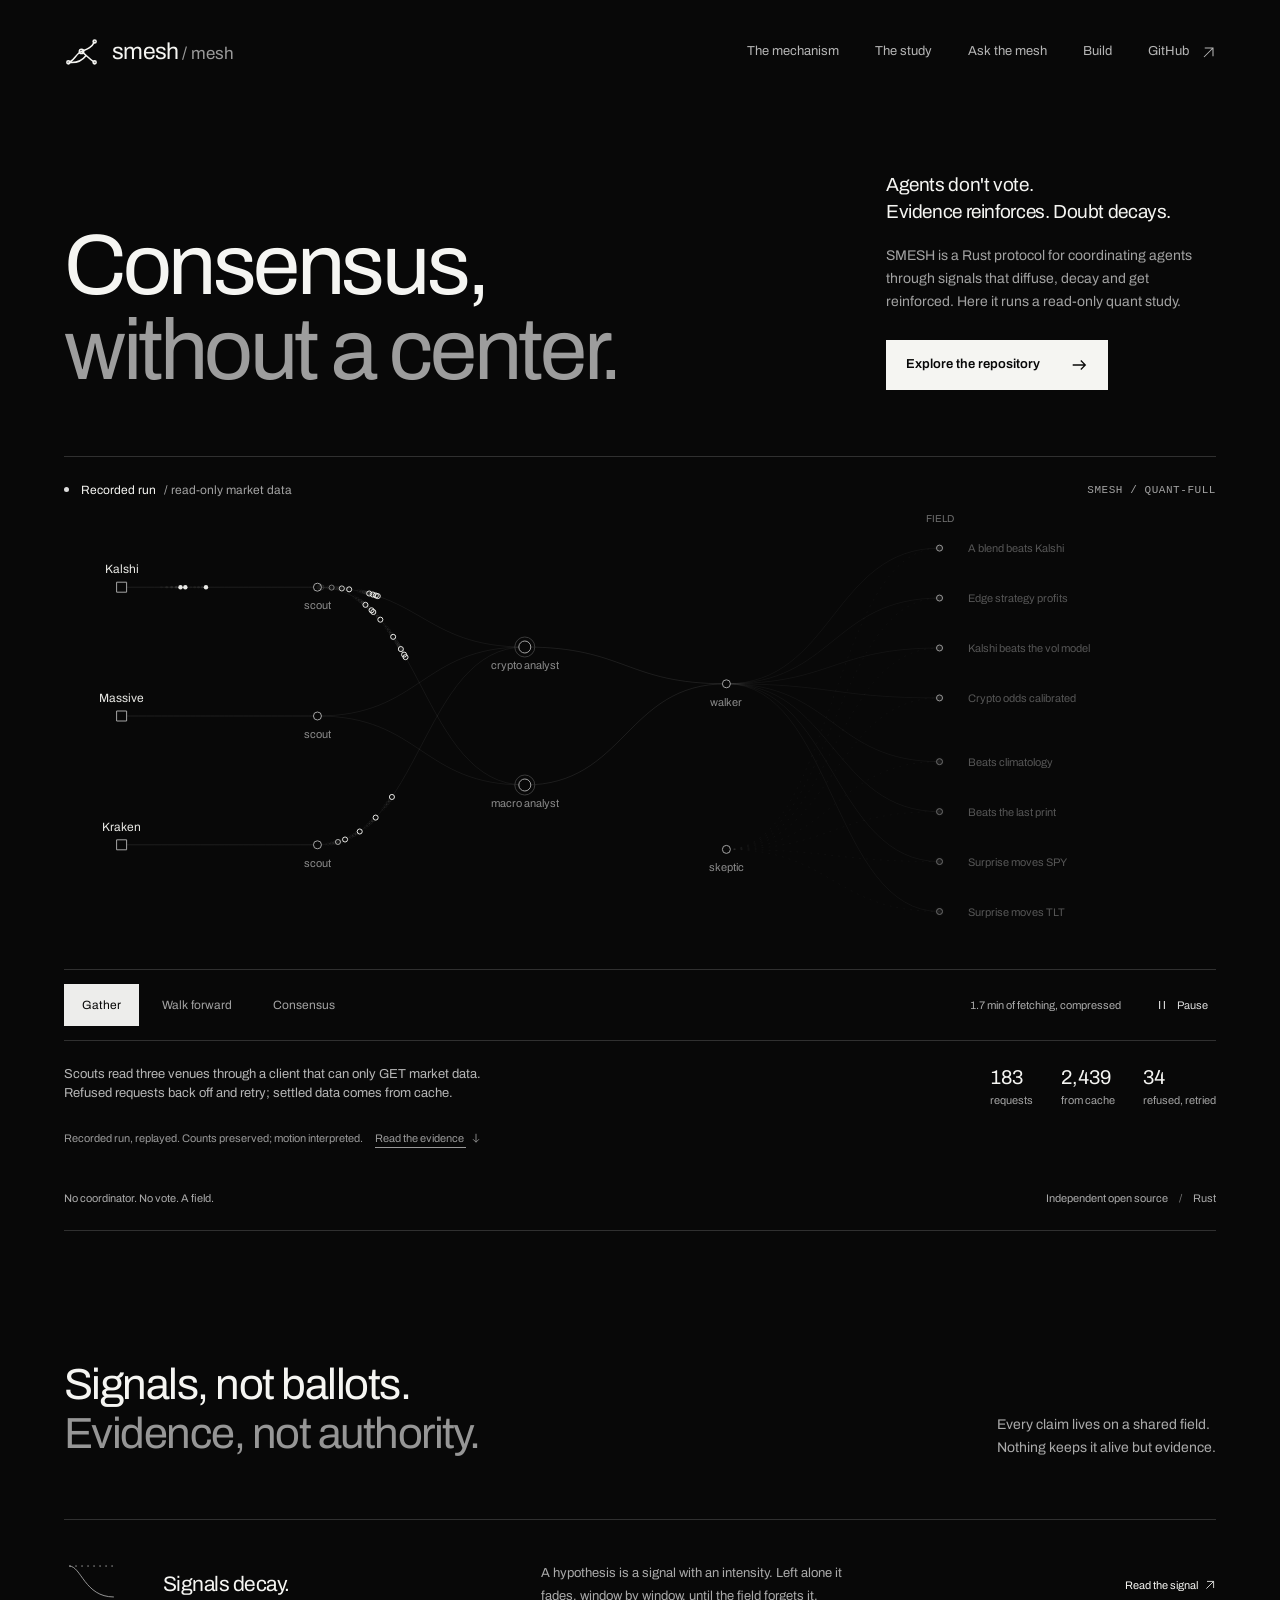
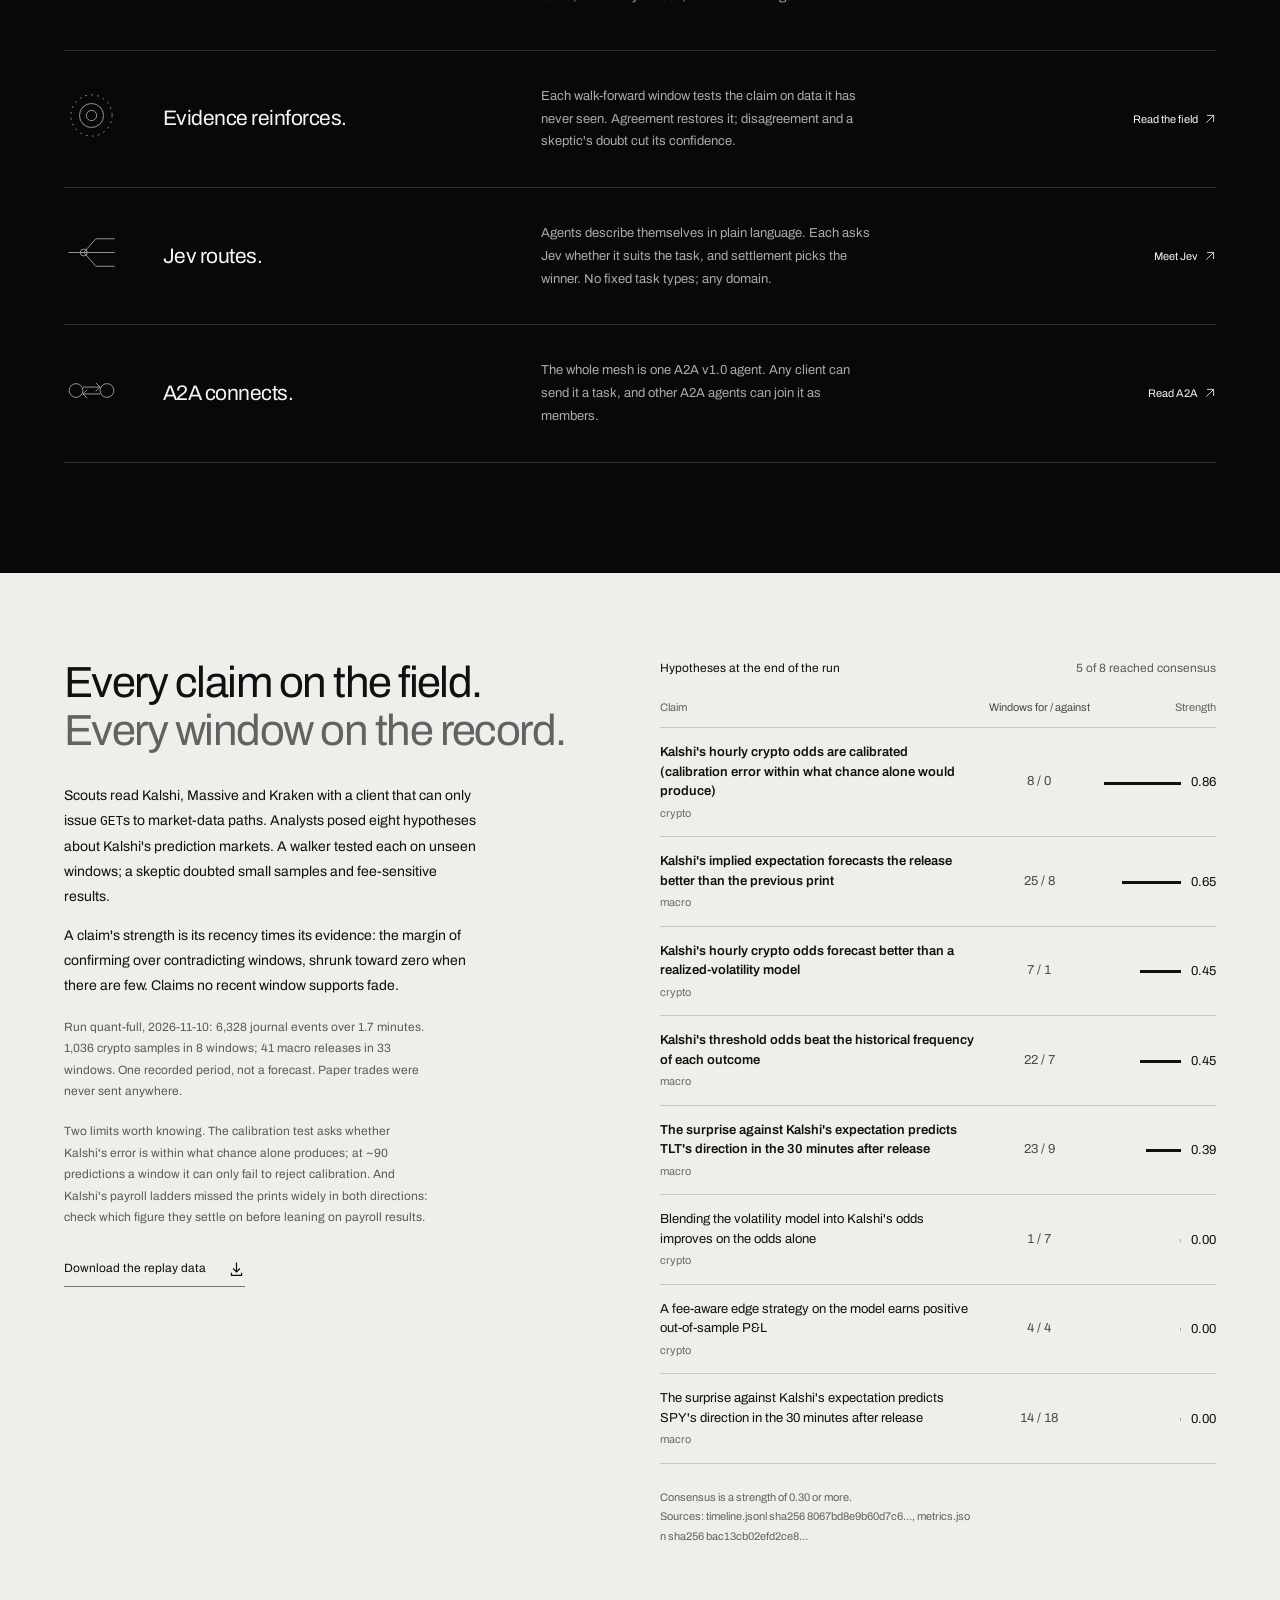
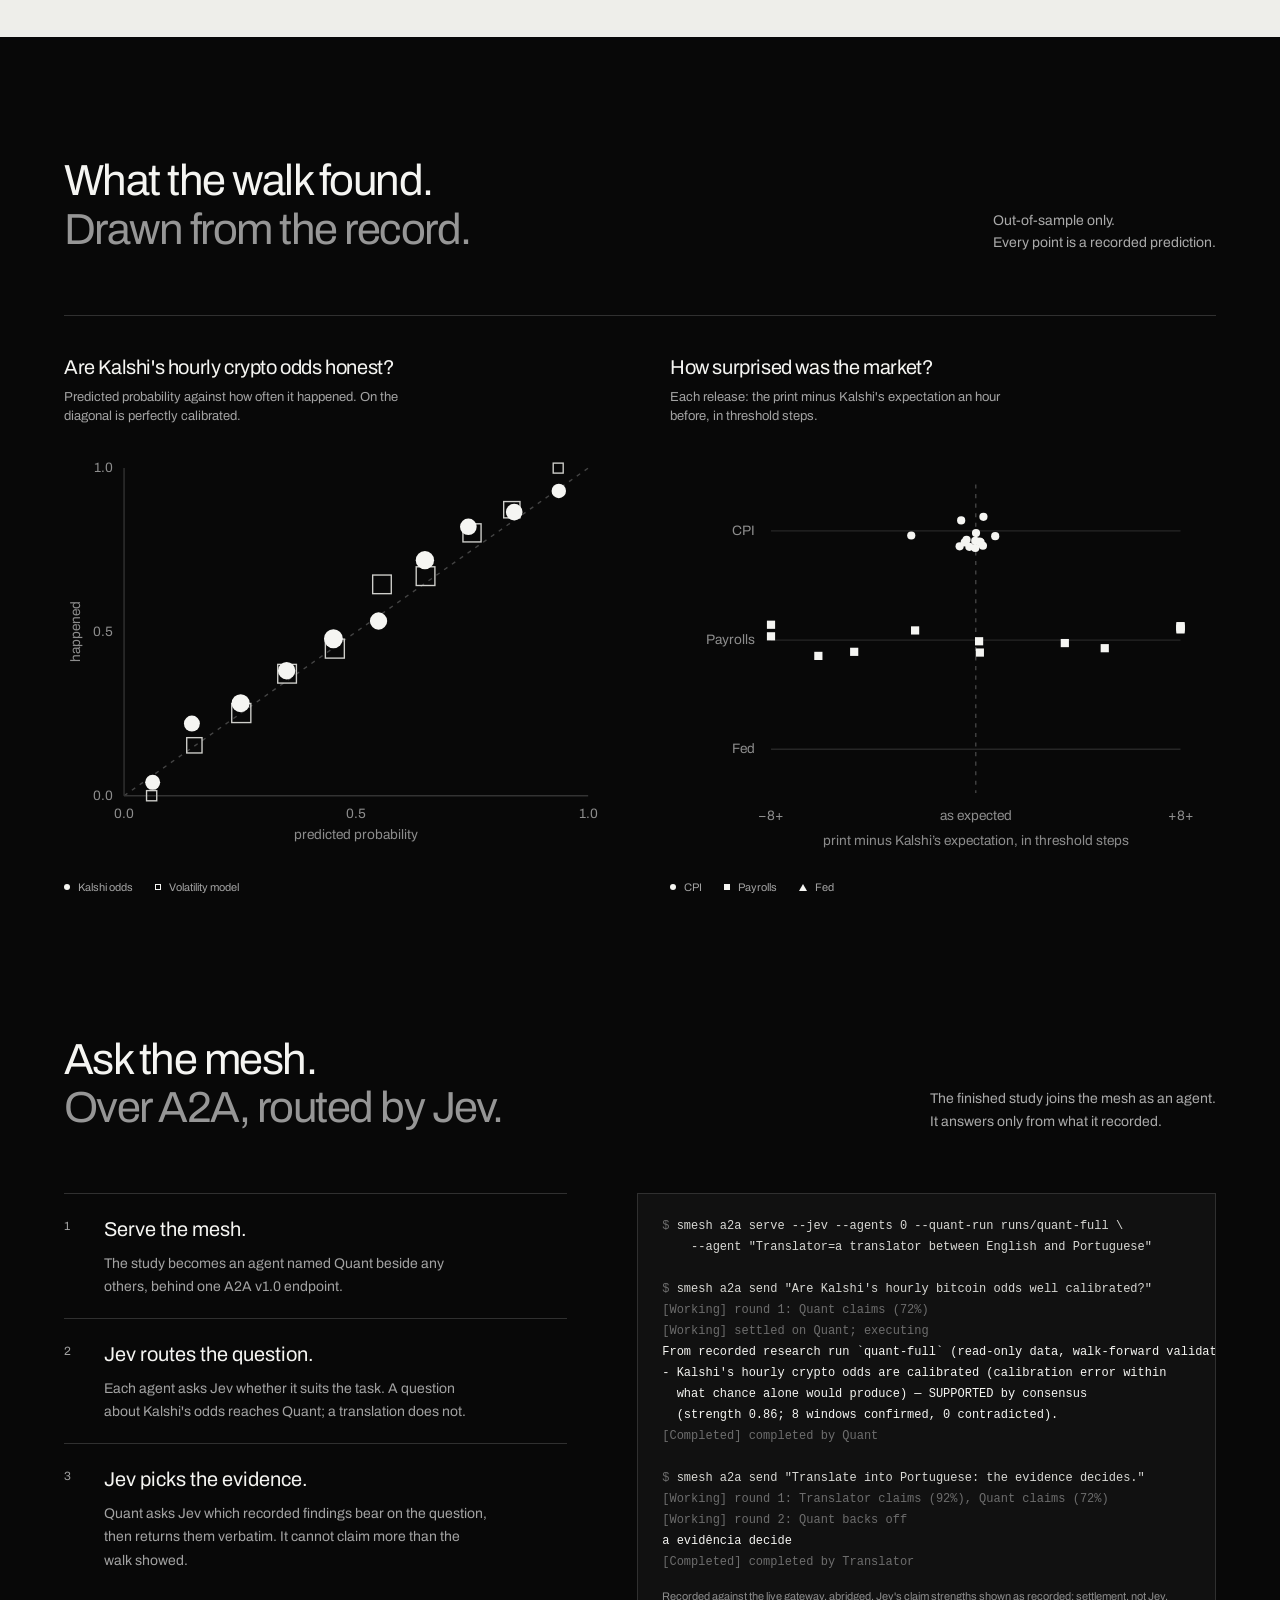
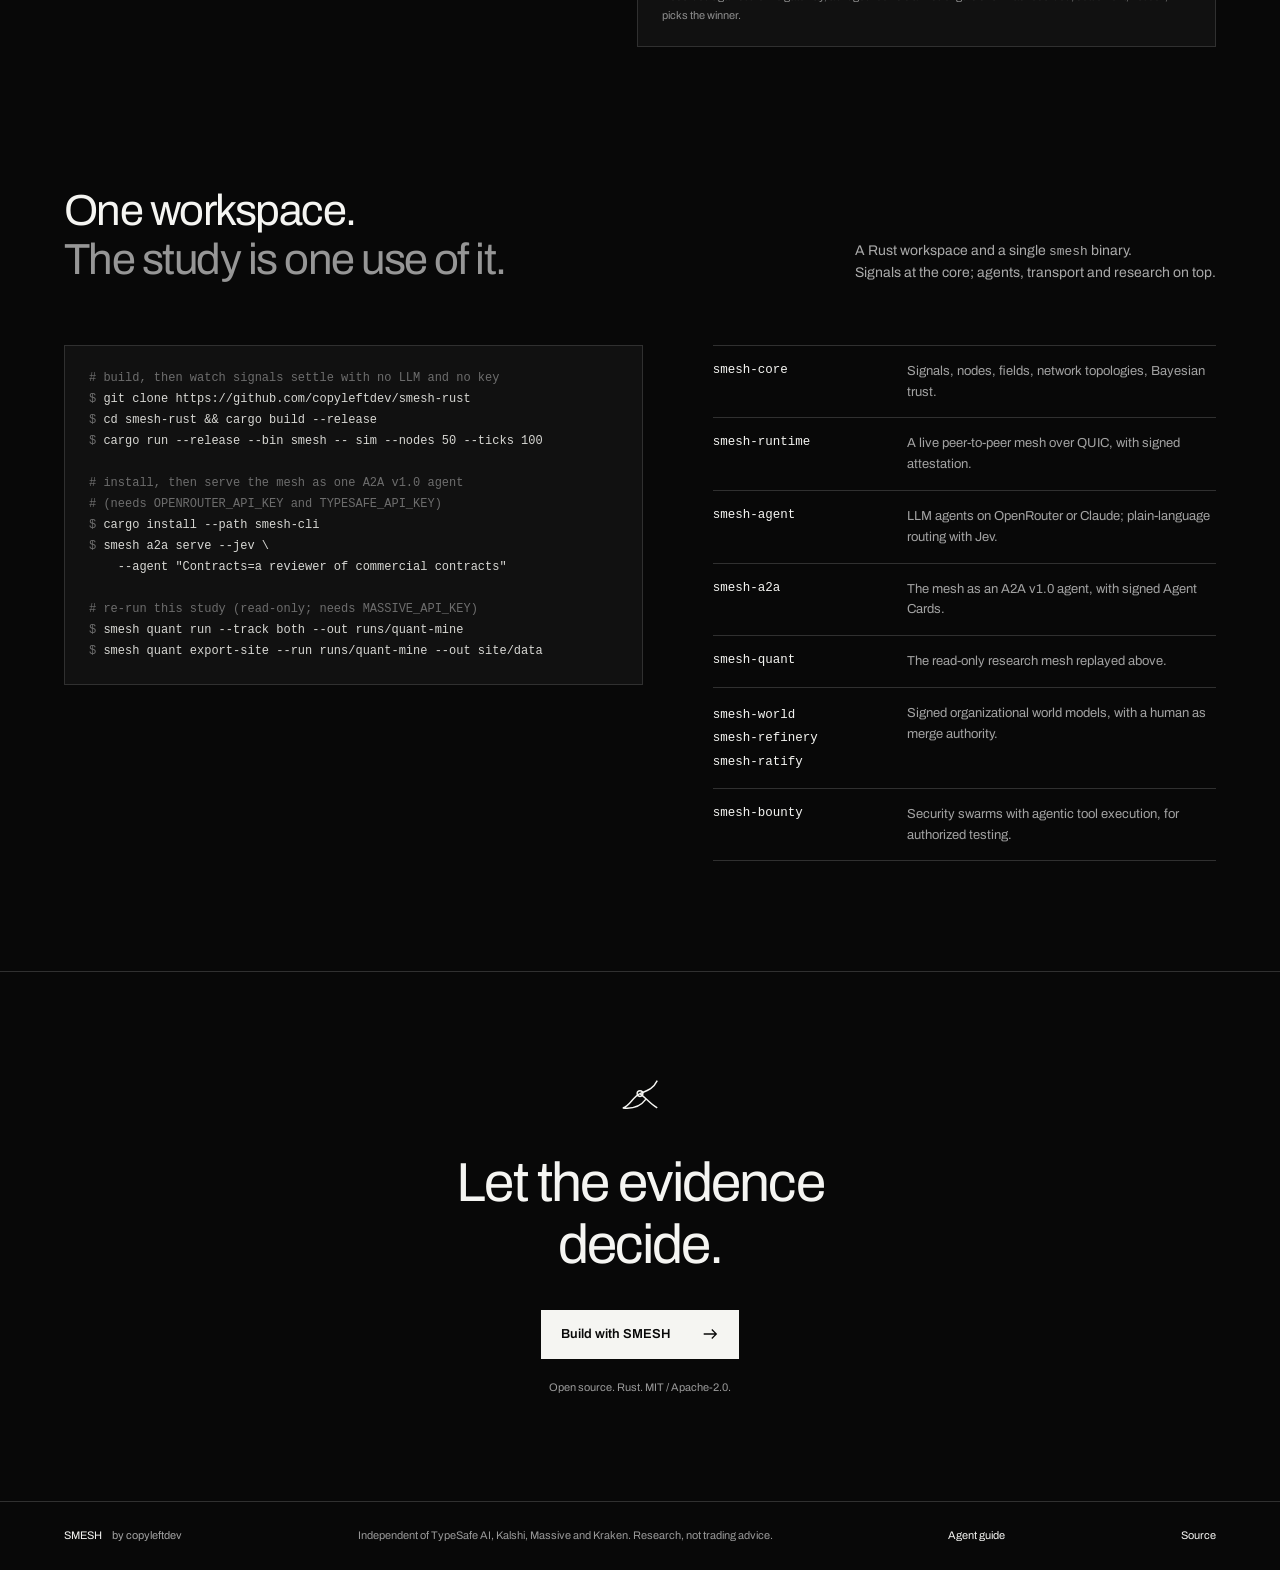
==== commit 547ea8e0: "docs: address review on #15 status checks OpenRouter only; the Anthropic key is env-only; local agen" ====
--- a/site/index.html
+++ b/site/index.html
@@ -88,13 +88,15 @@
 <span class="dim">$</span> cd smesh-rust &amp;&amp; cargo build --release
 <span class="dim">$</span> cargo run --release --bin smesh -- sim --nodes 50 --ticks 100
 
-<span class="dim"># the mesh as one A2A v1.0 agent; agents in plain language</span>
+<span class="dim"># install, then serve the mesh as one A2A v1.0 agent</span>
+<span class="dim"># (needs OPENROUTER_API_KEY and TYPESAFE_API_KEY)</span>
+<span class="dim">$</span> cargo install --path smesh-cli
 <span class="dim">$</span> smesh a2a serve --jev \
     --agent "Contracts=a reviewer of commercial contracts"
 
-<span class="dim"># re-run this study (read-only market data)</span>
-<span class="dim">$</span> smesh quant run --track both
-<span class="dim">$</span> smesh quant export-site --run runs/quant-&lt;ts&gt; --out site/data</pre></div>
+<span class="dim"># re-run this study (read-only; needs MASSIVE_API_KEY)</span>
+<span class="dim">$</span> smesh quant run --track both --out runs/quant-mine
+<span class="dim">$</span> smesh quant export-site --run runs/quant-mine --out site/data</pre></div>
 <ul class="crate-list">
 <li><a href="https://github.com/copyleftdev/smesh-rust/tree/main/smesh-core"><code>smesh-core</code><span>Signals, nodes, fields, network topologies, Bayesian trust.</span></a></li>
 <li><a href="https://github.com/copyleftdev/smesh-rust/tree/main/smesh-runtime"><code>smesh-runtime</code><span>A live peer-to-peer mesh over QUIC, with signed attestation.</span></a></li>
